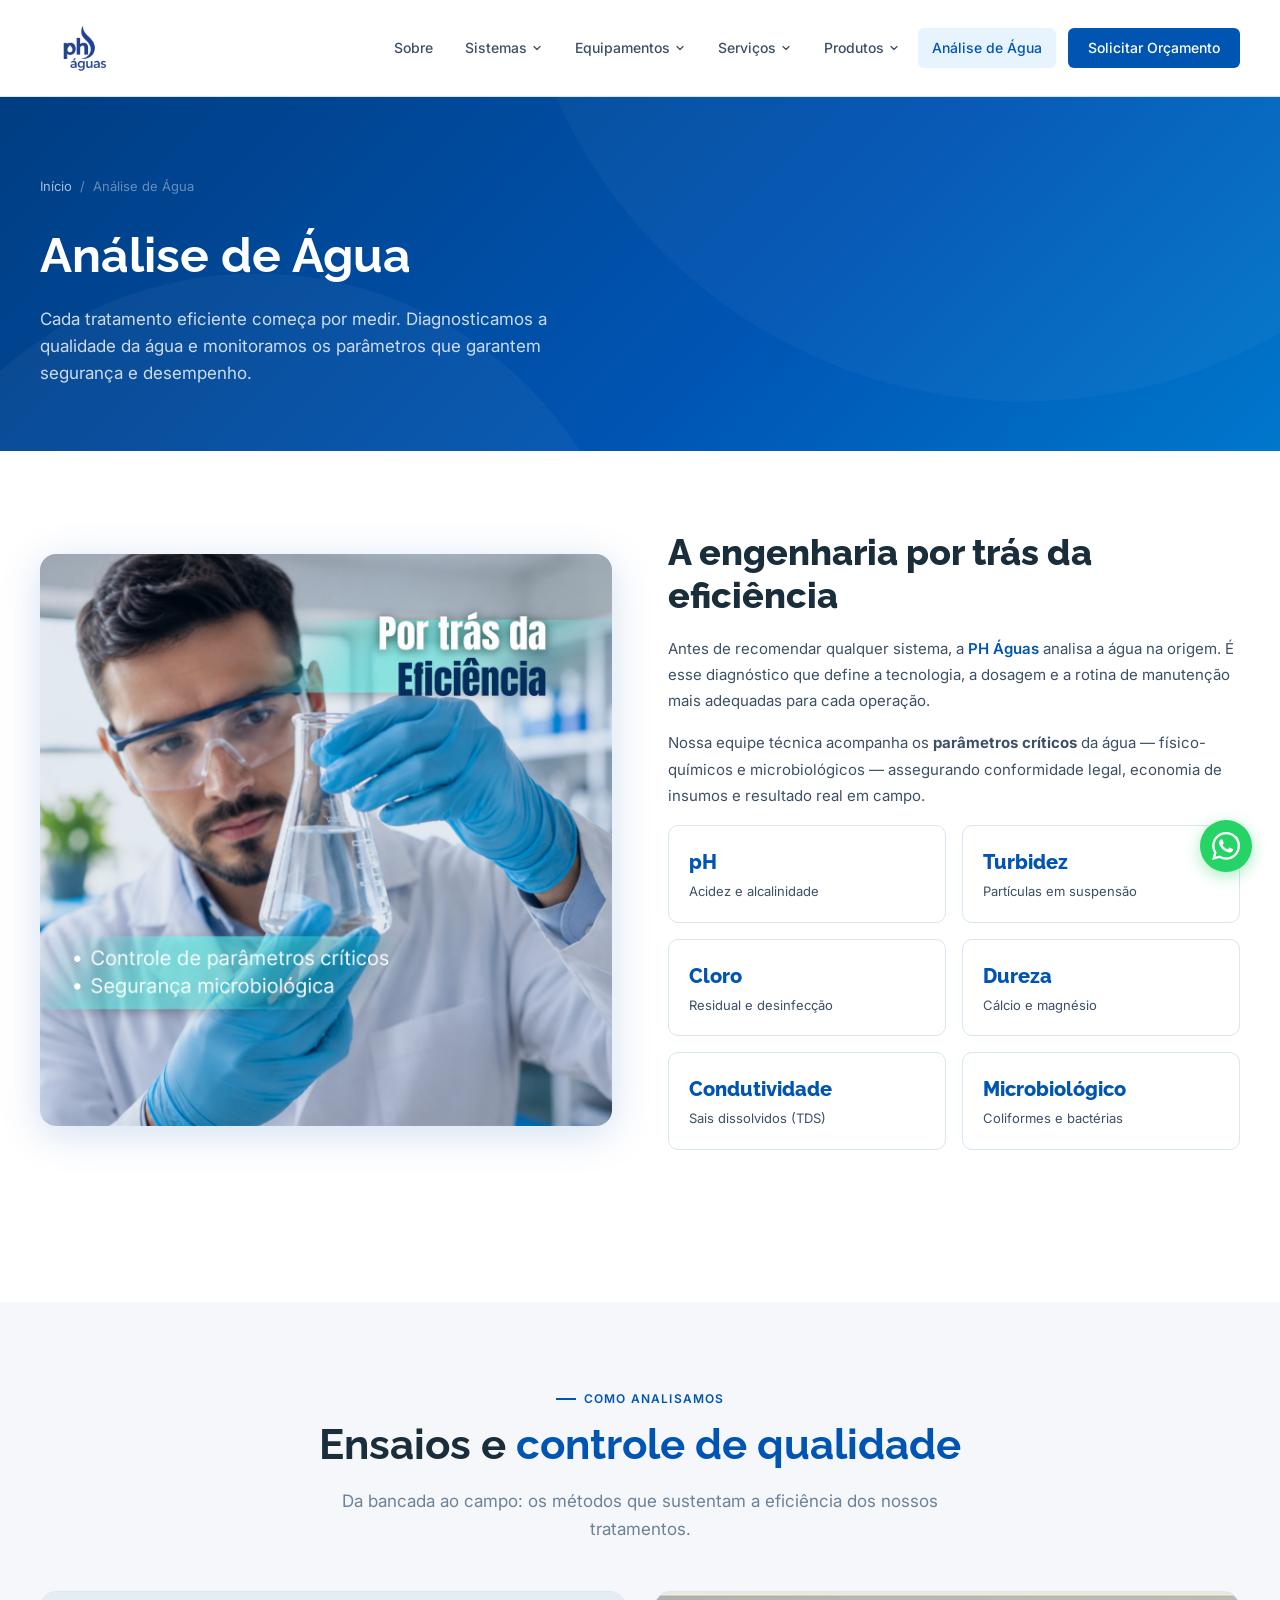
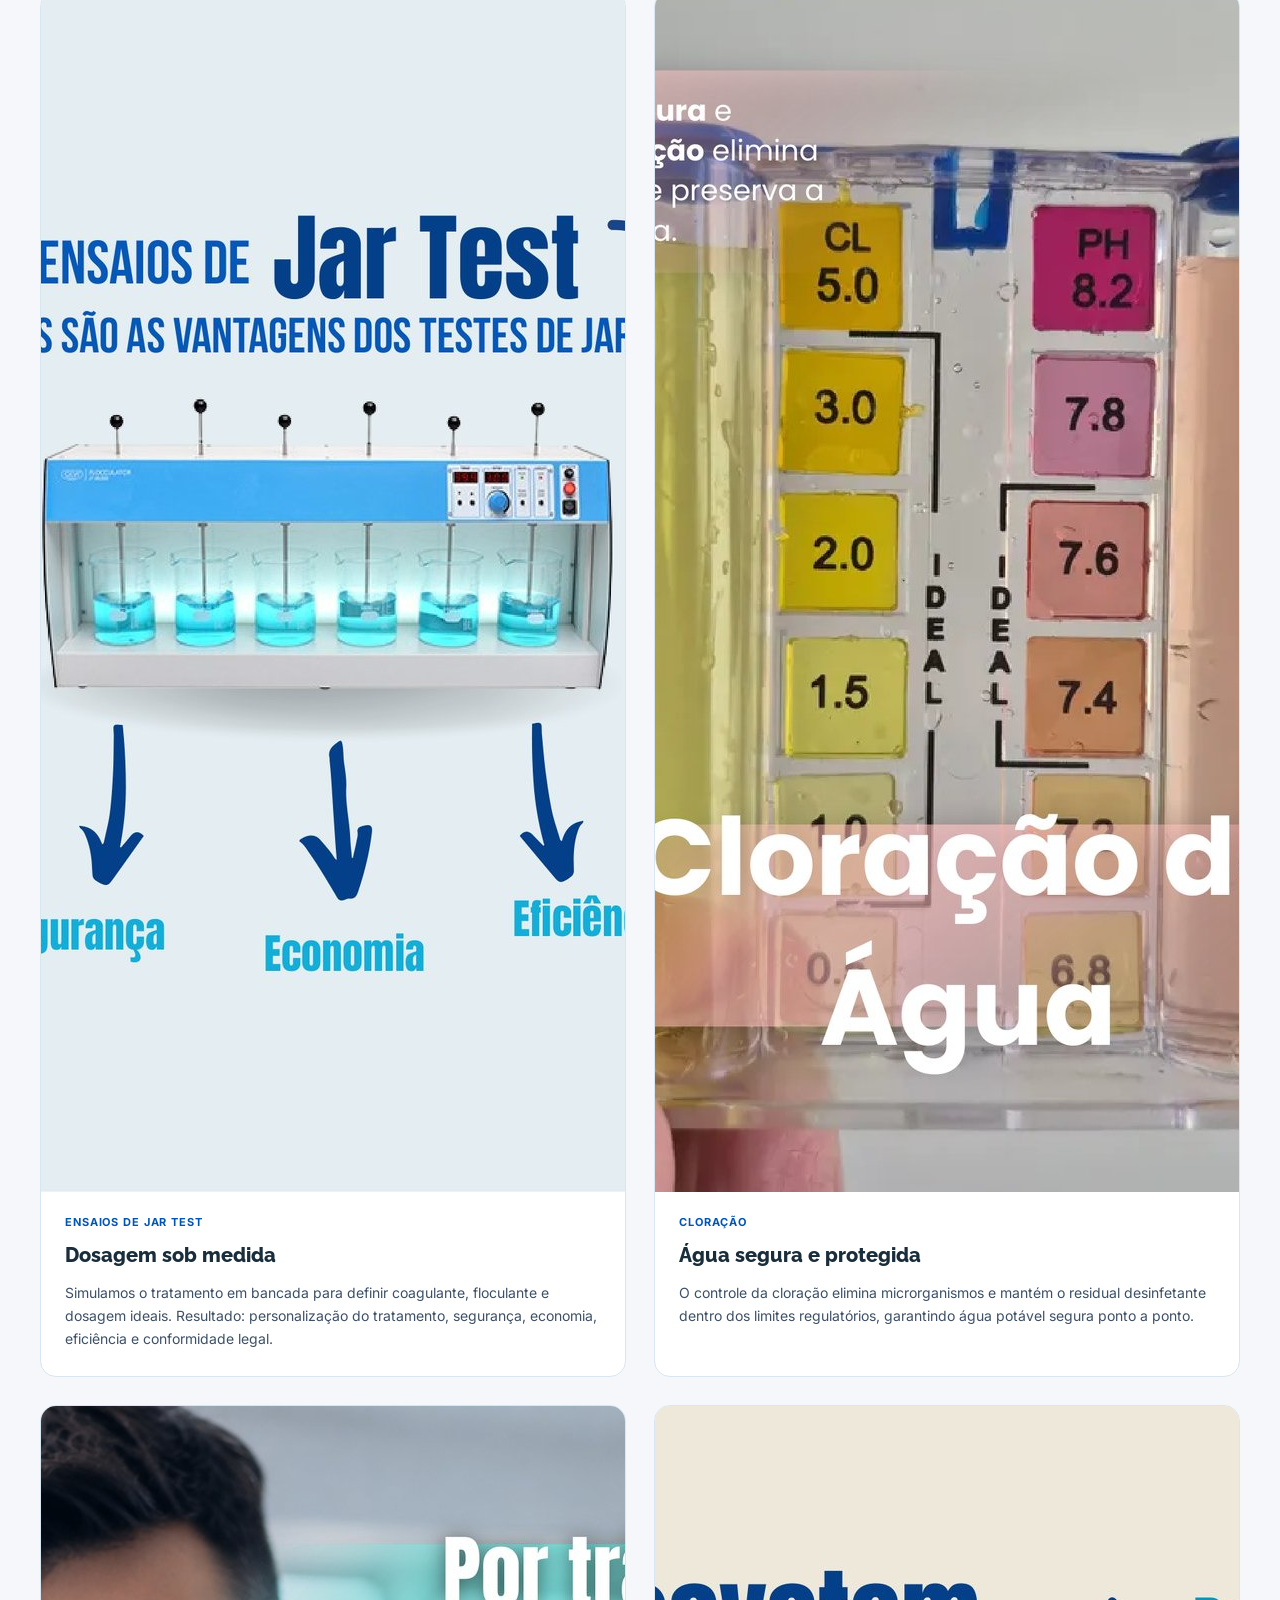
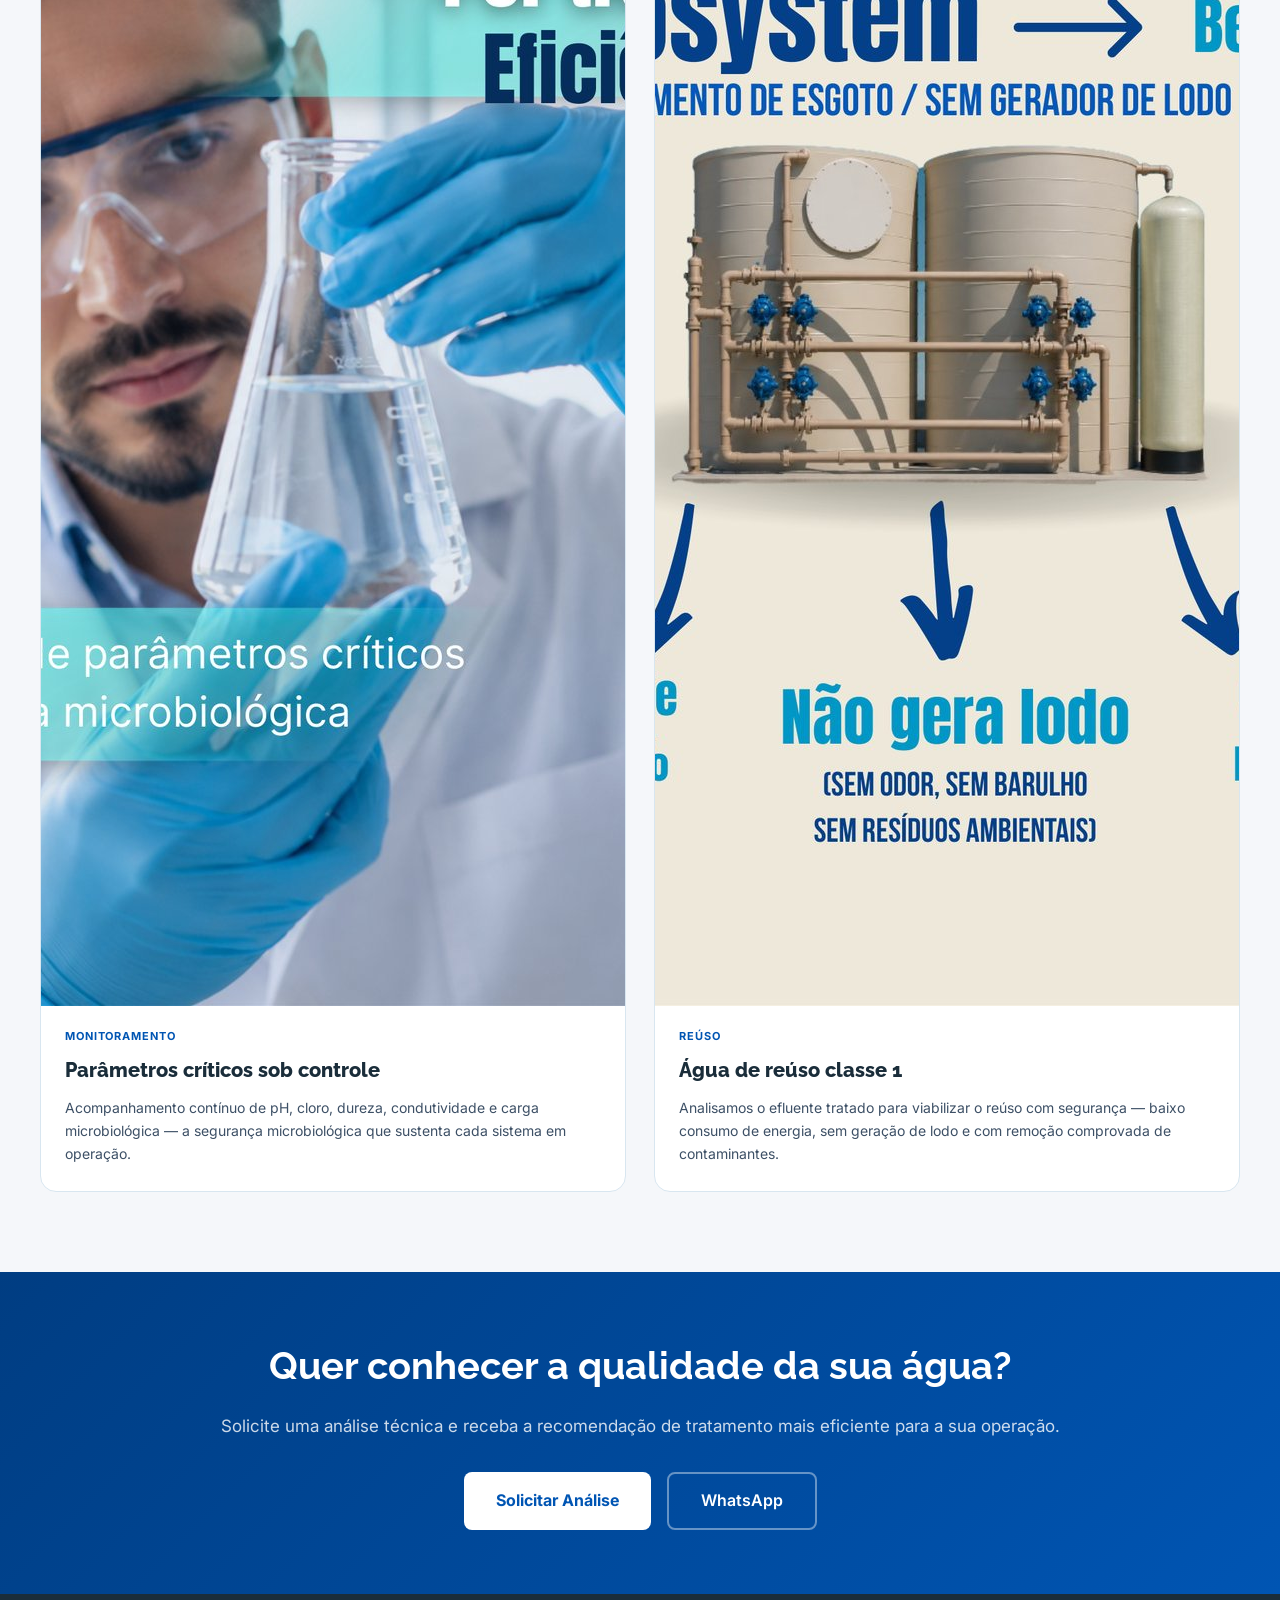
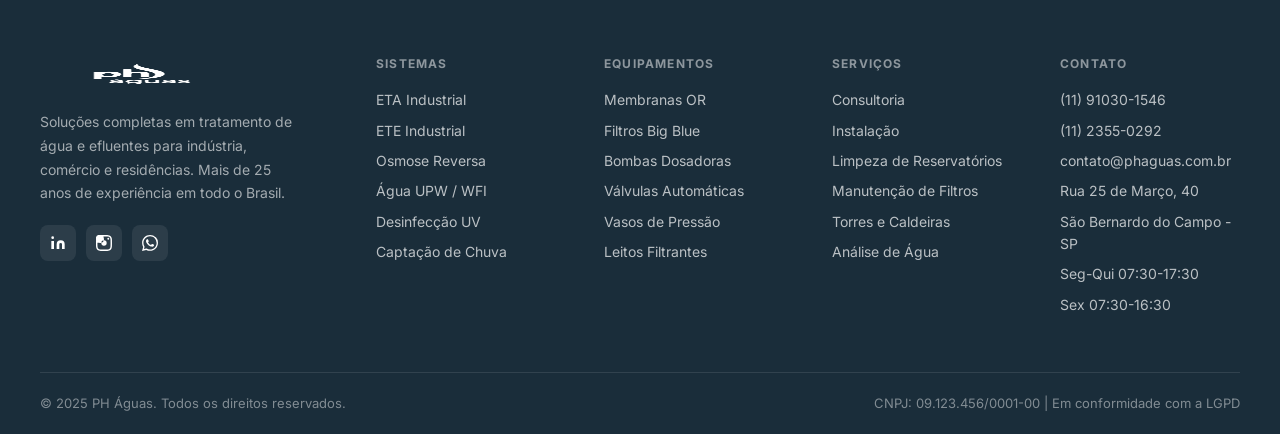
==== analise.html @ 1c63453a "Refatoracao completa do site: correcoes, novos servicos, produtos e artes - Acentuacao PT-BR complet" ====
<!DOCTYPE html>
<html lang="pt-BR">
<head>
  <meta charset="UTF-8">
  <meta name="viewport" content="width=device-width, initial-scale=1.0">
  <title>Análise de Água — PH Águas</title>
  <meta name="description" content="Análise e monitoramento da qualidade da água: controle de parâmetros críticos, ensaios de Jar Test, cloração e reúso. A engenharia por trás de cada tratamento da PH Águas.">
  <link rel="canonical" href="https://www.phaguas.com.br/analise.html">
  <meta property="og:title" content="Análise de Água — PH Águas">
  <meta property="og:description" content="Controle de parâmetros críticos, ensaios de Jar Test, cloração e reúso — a engenharia por trás de cada tratamento.">
  <meta property="og:type" content="website">
  <meta property="og:image" content="images/artes/por-tras-da-eficiencia.jpg">
  <link rel="preconnect" href="https://fonts.googleapis.com">
  <link href="https://fonts.googleapis.com/css2?family=Inter:wght@300;400;500;600;700&family=Raleway:wght@700;800&display=swap" rel="stylesheet">
  <link rel="icon" type="image/png" href="images/brand/logo.png">
  <link rel="stylesheet" href="styles/main.css">
  <style>
    .analise-intro { display: grid; grid-template-columns: 1fr 1fr; gap: 56px; align-items: center; margin-bottom: 72px; }
    @media(max-width:768px){ .analise-intro { grid-template-columns: 1fr; gap: 32px; } }
    .analise-intro-img { border-radius: var(--radius-lg); overflow: hidden; box-shadow: var(--shadow-lg); }
    .analise-intro-img img { width: 100%; height: 100%; object-fit: cover; }
    .analise-intro-text h2 { font-family: var(--font-display); font-size: clamp(26px,3vw,36px); font-weight: 800; color: var(--text-dark); margin-bottom: 18px; line-height: 1.2; }
    .analise-intro-text p { font-size: 15px; color: var(--text); line-height: 1.75; margin-bottom: 16px; }
    .analise-intro-text .highlight { color: var(--blue); font-weight: 600; }

    .param-grid { display: grid; grid-template-columns: repeat(auto-fill,minmax(220px,1fr)); gap: 16px; margin-top: 8px; }
    .param-card { background: var(--white); border: 1px solid var(--gray-border); border-radius: var(--radius); padding: 20px; transition: all var(--transition); }
    .param-card:hover { box-shadow: var(--shadow); border-color: var(--blue); transform: translateY(-3px); }
    .param-card .p-val { font-family: var(--font-display); font-size: 20px; font-weight: 800; color: var(--blue); margin-bottom: 4px; }
    .param-card .p-lbl { font-size: 13px; color: var(--text); line-height: 1.5; }

    .art-grid { display: grid; grid-template-columns: repeat(2,1fr); gap: 28px; }
    @media(max-width:760px){ .art-grid { grid-template-columns: 1fr; } }
    .art-card { background: var(--white); border: 1px solid var(--gray-border); border-radius: var(--radius-lg); overflow: hidden; transition: all var(--transition); }
    .art-card:hover { box-shadow: var(--shadow-lg); transform: translateY(-4px); }
    .art-card img { width: 100%; aspect-ratio: 1/1; object-fit: cover; display: block; background: var(--blue-pale); }
    .art-card-body { padding: 22px 24px 26px; }
    .art-tag { font-size: 11px; font-weight: 700; text-transform: uppercase; letter-spacing: .08em; color: var(--blue); margin-bottom: 8px; }
    .art-title { font-family: var(--font-display); font-size: 20px; font-weight: 800; color: var(--text-dark); margin-bottom: 10px; }
    .art-desc { font-size: 14px; color: var(--text); line-height: 1.65; }
  </style>
</head>
<body class="page-content">

  <div class="page-hero">
    <div class="container">
      <div class="breadcrumb"><a href="index.html">Início</a><span>/</span><span>Análise de Água</span></div>
      <h1>Análise de Água</h1>
      <p>Cada tratamento eficiente começa por medir. Diagnosticamos a qualidade da água e monitoramos os parâmetros que garantem segurança e desempenho.</p>
    </div>
  </div>

  <section class="section">
    <div class="container">
      <div class="analise-intro">
        <div class="analise-intro-img">
          <img src="images/artes/por-tras-da-eficiencia.jpg" alt="Analista da PH Águas avaliando amostra de água em laboratório" width="1200" height="1200" loading="lazy">
        </div>
        <div class="analise-intro-text">
          <h2>A engenharia por trás da eficiência</h2>
          <p>Antes de recomendar qualquer sistema, a <span class="highlight">PH Águas</span> analisa a água na origem. É esse diagnóstico que define a tecnologia, a dosagem e a rotina de manutenção mais adequadas para cada operação.</p>
          <p>Nossa equipe técnica acompanha os <strong>parâmetros críticos</strong> da água — físico-químicos e microbiológicos — assegurando conformidade legal, economia de insumos e resultado real em campo.</p>
          <div class="param-grid">
            <div class="param-card"><div class="p-val">pH</div><div class="p-lbl">Acidez e alcalinidade</div></div>
            <div class="param-card"><div class="p-val">Turbidez</div><div class="p-lbl">Partículas em suspensão</div></div>
            <div class="param-card"><div class="p-val">Cloro</div><div class="p-lbl">Residual e desinfecção</div></div>
            <div class="param-card"><div class="p-val">Dureza</div><div class="p-lbl">Cálcio e magnésio</div></div>
            <div class="param-card"><div class="p-val">Condutividade</div><div class="p-lbl">Sais dissolvidos (TDS)</div></div>
            <div class="param-card"><div class="p-val">Microbiológico</div><div class="p-lbl">Coliformes e bactérias</div></div>
          </div>
        </div>
      </div>
    </div>
  </section>

  <section class="section gray">
    <div class="container">
      <div class="section-header center">
        <span class="section-tag">Como Analisamos</span>
        <h2 class="section-title">Ensaios e <span>controle de qualidade</span></h2>
        <p class="section-subtitle">Da bancada ao campo: os métodos que sustentam a eficiência dos nossos tratamentos.</p>
      </div>
      <div class="art-grid fade-up">
        <div class="art-card">
          <img src="images/artes/jar-test.jpg" alt="Ensaios de Jar Test — floculador com seis jarras" width="1200" height="1200" loading="lazy">
          <div class="art-card-body">
            <div class="art-tag">Ensaios de Jar Test</div>
            <div class="art-title">Dosagem sob medida</div>
            <div class="art-desc">Simulamos o tratamento em bancada para definir coagulante, floculante e dosagem ideais. Resultado: personalização do tratamento, segurança, economia, eficiência e conformidade legal.</div>
          </div>
        </div>
        <div class="art-card">
          <img src="images/artes/cloracao.jpg" alt="Cloração da água para desinfecção" width="1200" height="1200" loading="lazy">
          <div class="art-card-body">
            <div class="art-tag">Cloração</div>
            <div class="art-title">Água segura e protegida</div>
            <div class="art-desc">O controle da cloração elimina microrganismos e mantém o residual desinfetante dentro dos limites regulatórios, garantindo água potável segura ponto a ponto.</div>
          </div>
        </div>
        <div class="art-card">
          <img src="images/artes/por-tras-da-eficiencia.jpg" alt="Controle de parâmetros críticos da água" width="1200" height="1200" loading="lazy">
          <div class="art-card-body">
            <div class="art-tag">Monitoramento</div>
            <div class="art-title">Parâmetros críticos sob controle</div>
            <div class="art-desc">Acompanhamento contínuo de pH, cloro, dureza, condutividade e carga microbiológica — a segurança microbiológica que sustenta cada sistema em operação.</div>
          </div>
        </div>
        <div class="art-card">
          <img src="images/artes/reuso-classe1.jpg" alt="Sistema de reúso de água classe 1" width="1200" height="1200" loading="lazy">
          <div class="art-card-body">
            <div class="art-tag">Reúso</div>
            <div class="art-title">Água de reúso classe 1</div>
            <div class="art-desc">Analisamos o efluente tratado para viabilizar o reúso com segurança — baixo consumo de energia, sem geração de lodo e com remoção comprovada de contaminantes.</div>
          </div>
        </div>
      </div>
    </div>
  </section>

  <div class="cta-band">
    <div class="container">
      <h2>Quer conhecer a qualidade da sua água?</h2>
      <p>Solicite uma análise técnica e receba a recomendação de tratamento mais eficiente para a sua operação.</p>
      <div class="actions">
        <a href="contato.html" class="btn btn-white btn-lg">Solicitar Análise</a>
        <a href="https://wa.me/5511910301546?text=Olá,%20gostaria%20de%20solicitar%20uma%20análise%20de%20água" class="btn btn-outline btn-lg" style="border-color:rgba(255,255,255,.4);color:white;" target="_blank" rel="noopener">WhatsApp</a>
      </div>
    </div>
  </div>

  <script src="scripts/components.js"></script>
  <script src="scripts/main.js"></script>
</body>
</html>
---- styles/main.css ----
/* PH Águas — Design System */
:root {
  --blue-dark:   #003D82;
  --blue:        #0055B3;
  --blue-mid:    #0077CC;
  --blue-light:  #E8F4FD;
  --blue-pale:   #F0F7FF;
  --cyan:        #00A8D4;
  --text-dark:   #1A2D3A;
  --text:        #3D5066;
  --text-light:  #6B8299;
  --white:       #FFFFFF;
  --gray-bg:     #F5F7FA;
  --gray-border: #D8E6F0;
  --gray-mid:    #B0C4D8;
  --green:       #1A9E5C;
  --shadow-sm:   0 2px 8px rgba(0,85,179,0.08);
  --shadow:      0 4px 20px rgba(0,85,179,0.12);
  --shadow-lg:   0 8px 40px rgba(0,85,179,0.18);
  --radius:      10px;
  --radius-lg:   16px;
  --font:        'Inter', 'Segoe UI', system-ui, sans-serif;
  --font-display:'Raleway', 'Inter', sans-serif;
  --transition:  0.25s ease;
}

*, *::before, *::after { box-sizing: border-box; margin: 0; padding: 0; }
html { scroll-behavior: smooth; font-size: 16px; }
body { font-family: var(--font); color: var(--text-dark); background: var(--white); line-height: 1.6; overflow-x: hidden; }
img { display: block; max-width: 100%; }
a { color: inherit; text-decoration: none; }
button { cursor: pointer; border: none; background: none; font-family: inherit; }
ul { list-style: none; }

/* ── SCROLLBAR */
::-webkit-scrollbar { width: 5px; }
::-webkit-scrollbar-track { background: var(--gray-bg); }
::-webkit-scrollbar-thumb { background: var(--blue-mid); border-radius: 3px; }

/* ── PROGRESS */
#progress { position: fixed; top: 0; left: 0; height: 3px; width: 0; background: linear-gradient(90deg, var(--blue), var(--cyan)); z-index: 9999; transition: width .1s linear; }

/* ── HEADER */
#header {
  position: fixed; top: 0; left: 0; right: 0; z-index: 1000;
  background: rgba(255,255,255,0.97);
  border-bottom: 1px solid var(--gray-border);
  backdrop-filter: blur(12px);
  transition: box-shadow var(--transition);
  overflow: visible;
}
#header.scrolled { box-shadow: var(--shadow); }
.header-wrap {
  max-width: 1280px; margin: 0 auto;
  padding: 0 40px;
  display: flex; align-items: center; justify-content: space-between;
  height: 96px;
}
.logo { display: flex; align-items: center; gap: 14px; flex-shrink: 0; }
.logo img { height: 88px; width: auto; }
.logo-tagline { display: none; }

.nav-main { display: flex; align-items: center; gap: 4px; }
.nav-main a {
  padding: 8px 14px; border-radius: 6px;
  font-size: 14px; font-weight: 500; color: var(--text);
  transition: background var(--transition), color var(--transition);
  white-space: nowrap;
}
.nav-main a:hover, .nav-main a.active { background: var(--blue-light); color: var(--blue); }
.nav-main a.btn-nav {
  background: var(--blue); color: var(--white);
  padding: 9px 20px; margin-left: 8px;
}
.nav-main a.btn-nav:hover { background: var(--blue-dark); }

.hamburger { display: none; flex-direction: column; gap: 5px; padding: 4px; }
.hamburger span { display: block; width: 22px; height: 2px; background: var(--text-dark); border-radius: 2px; transition: transform var(--transition); }

.mobile-menu {
  display: none; flex-direction: column;
  position: fixed; top: 96px; left: 0; right: 0;
  background: var(--white); border-bottom: 1px solid var(--gray-border);
  padding: 12px 20px 20px; gap: 2px; z-index: 999;
}
.mobile-menu.open { display: flex; }
.mobile-menu a { padding: 12px 16px; font-size: 15px; font-weight: 500; color: var(--text); border-radius: 8px; }
.mobile-menu a:hover { background: var(--blue-light); color: var(--blue); }

/* ── WHATSAPP */
.wa-float {
  position: fixed; bottom: 28px; right: 28px; z-index: 998;
  width: 52px; height: 52px; border-radius: 50%;
  background: #25D366; display: flex; align-items: center; justify-content: center;
  box-shadow: 0 4px 16px rgba(37,211,102,.4);
  animation: waPulse 3s ease-in-out infinite;
  transition: transform var(--transition);
}
.wa-float:hover { transform: scale(1.08); }
.wa-float svg { width: 28px; fill: white; }
@keyframes waPulse {
  0%,100% { box-shadow: 0 4px 16px rgba(37,211,102,.4); }
  50%      { box-shadow: 0 4px 32px rgba(37,211,102,.65); }
}

/* ── PAGE WRAPPER */
.page-content { padding-top: 96px; }

/* ── SECTION COMMONS */
.section { padding: 80px 0; }
.section.gray { background: var(--gray-bg); }
.section.blue-dark { background: var(--blue-dark); color: var(--white); }
.container { max-width: 1280px; margin: 0 auto; padding: 0 40px; }
.section-tag {
  display: inline-flex; align-items: center; gap: 8px;
  font-size: 12px; font-weight: 600; letter-spacing: .1em; text-transform: uppercase;
  color: var(--blue); margin-bottom: 12px;
}
.section-tag::before { content: ''; display: block; width: 20px; height: 2px; background: var(--blue); }
.section-title {
  font-family: var(--font-display); font-weight: 700;
  font-size: clamp(28px, 4vw, 42px); color: var(--text-dark); line-height: 1.2; margin-bottom: 16px;
}
.section-title span { color: var(--blue); }
.section-subtitle { font-size: 17px; color: var(--text-light); max-width: 600px; line-height: 1.65; margin-bottom: 48px; }
.section-header { margin-bottom: 48px; }
.section-header.center { text-align: center; }
.section-header.center .section-tag { justify-content: center; }
.section-header.center .section-subtitle { margin: 0 auto 48px; }

/* ── BUTTONS */
.btn {
  display: inline-flex; align-items: center; gap: 8px;
  padding: 12px 24px; border-radius: 8px; font-size: 14px; font-weight: 600;
  transition: all var(--transition); white-space: nowrap; cursor: pointer;
}
.btn-primary { background: var(--blue); color: var(--white); }
.btn-primary:hover { background: var(--blue-dark); transform: translateY(-1px); box-shadow: var(--shadow); }
.btn-outline { border: 2px solid var(--blue); color: var(--blue); }
.btn-outline:hover { background: var(--blue-light); }
.btn-white { background: var(--white); color: var(--blue); font-weight: 700; }
.btn-white:hover { background: var(--blue-light); }
.btn-sm { padding: 8px 16px; font-size: 13px; }
.btn-lg { padding: 14px 32px; font-size: 16px; }

/* ── CARDS */
.card {
  background: var(--white); border: 1px solid var(--gray-border);
  border-radius: var(--radius-lg); overflow: hidden;
  transition: box-shadow var(--transition), transform var(--transition);
}
.card:hover { box-shadow: var(--shadow-lg); transform: translateY(-4px); }
.card-img { width: 100%; height: 200px; object-fit: cover; }
.card-body { padding: 24px; }
.card-tag {
  display: inline-block; font-size: 11px; font-weight: 700; letter-spacing: .08em; text-transform: uppercase;
  color: var(--blue); background: var(--blue-light); padding: 3px 10px; border-radius: 100px; margin-bottom: 10px;
}
.card-title { font-size: 16px; font-weight: 700; color: var(--text-dark); margin-bottom: 8px; line-height: 1.35; }
.card-desc { font-size: 14px; color: var(--text); line-height: 1.6; margin-bottom: 16px; }
.card-footer { border-top: 1px solid var(--gray-border); padding: 14px 24px; display: flex; align-items: center; justify-content: space-between; }

/* ── GRID LAYOUTS */
.grid-2 { display: grid; grid-template-columns: 1fr 1fr; gap: 24px; }
.grid-3 { display: grid; grid-template-columns: repeat(3,1fr); gap: 24px; }
@media(max-width:960px){ .grid-3 { grid-template-columns: repeat(2,1fr); } }
.grid-4 { display: grid; grid-template-columns: repeat(4,1fr); gap: 20px; }
.grid-auto { display: grid; grid-template-columns: repeat(auto-fill, minmax(280px,1fr)); gap: 24px; }

/* ── FILTER TABS */
.filter-tabs { display: flex; flex-wrap: wrap; gap: 8px; margin-bottom: 36px; }
.filter-tab {
  padding: 8px 18px; border-radius: 100px; font-size: 14px; font-weight: 500;
  border: 1.5px solid var(--gray-border); color: var(--text); background: var(--white);
  cursor: pointer; transition: all var(--transition);
}
.filter-tab:hover, .filter-tab.active {
  border-color: var(--blue); background: var(--blue); color: var(--white);
}

/* ── PAGE HERO (inner pages) */
.page-hero {
  background: linear-gradient(135deg, var(--blue-dark) 0%, var(--blue) 60%, var(--blue-mid) 100%);
  padding: 80px 0 64px; color: var(--white); position: relative; overflow: hidden;
}
.page-hero::before {
  content: ''; position: absolute; inset: 0;
  background: url('data:image/svg+xml,<svg xmlns="http://www.w3.org/2000/svg" viewBox="0 0 100 100"><circle cx="80" cy="20" r="40" fill="rgba(255,255,255,0.03)"/><circle cx="20" cy="80" r="30" fill="rgba(255,255,255,0.04)"/></svg>') center/cover;
}
.page-hero .container { position: relative; }
.breadcrumb { display: flex; align-items: center; gap: 8px; font-size: 13px; color: rgba(255,255,255,.65); margin-bottom: 20px; }
.breadcrumb a { color: rgba(255,255,255,.65); transition: color var(--transition); }
.breadcrumb a:hover { color: var(--white); }
.breadcrumb span { color: rgba(255,255,255,.4); }
.page-hero h1 { font-family: var(--font-display); font-size: clamp(30px,4vw,48px); font-weight: 700; margin-bottom: 12px; }
.page-hero p { font-size: 17px; color: rgba(255,255,255,.8); max-width: 560px; }

/* ── STATS BAR */
.stats-bar { background: var(--blue-dark); color: var(--white); }
.stats-bar .container { display: flex; align-items: stretch; }
.stat-item { flex: 1; padding: 28px 20px; text-align: center; border-right: 1px solid rgba(255,255,255,.1); }
.stat-item:last-child { border-right: none; }
.stat-value { font-family: var(--font-display); font-size: 36px; font-weight: 800; color: var(--cyan); display: block; }
.stat-label { font-size: 13px; color: rgba(255,255,255,.7); }

/* ── HERO (HOME) */
#hero-home {
  min-height: 100vh; position: relative; display: flex; align-items: center;
  background: linear-gradient(135deg, var(--blue-dark) 0%, var(--blue) 55%, #004A99 100%);
  overflow: hidden; padding-top: 70px;
}
#hero-home::after {
  content: ''; position: absolute; bottom: 0; left: 0; right: 0; height: 120px;
  background: linear-gradient(180deg, transparent, var(--white));
}
.hero-bg-img {
  position: absolute; right: 0; top: 0; height: 100%; width: 55%; object-fit: cover;
  opacity: .12; mix-blend-mode: luminosity;
}
.hero-content { position: relative; z-index: 2; }
.hero-badge {
  display: inline-flex; align-items: center; gap: 8px;
  background: rgba(255,255,255,.12); border: 1px solid rgba(255,255,255,.25);
  color: rgba(255,255,255,.9); font-size: 12px; font-weight: 600; letter-spacing: .1em; text-transform: uppercase;
  padding: 6px 16px; border-radius: 100px; margin-bottom: 24px;
}
.hero-badge::before { content: ''; width: 6px; height: 6px; border-radius: 50%; background: var(--cyan); }
.hero-h1 {
  font-family: var(--font-display); font-weight: 800;
  font-size: clamp(38px, 5.5vw, 70px); line-height: 1.1; color: var(--white);
  margin-bottom: 24px; letter-spacing: -.02em;
}
.hero-h1 .accent { color: var(--cyan); }
.hero-sub { font-size: 18px; color: rgba(255,255,255,.8); max-width: 520px; line-height: 1.65; margin-bottom: 40px; }
.hero-actions { display: flex; gap: 16px; flex-wrap: wrap; margin-bottom: 60px; }
.hero-metrics { display: flex; gap: 32px; flex-wrap: wrap; }
.hm { }
.hm strong { display: block; font-size: 28px; font-weight: 800; color: var(--white); }
.hm span { font-size: 13px; color: rgba(255,255,255,.65); }

/* ── OVERVIEW CARDS (home grid) */
.overview-grid { display: grid; grid-template-columns: repeat(auto-fill, minmax(240px,1fr)); gap: 20px; }
.ov-card {
  background: var(--blue); border-radius: var(--radius-lg);
  padding: 40px 32px 36px; display: flex; flex-direction: column; gap: 8px;
  transition: all var(--transition); cursor: pointer;
  text-decoration: none; color: white; border: none;
}
.ov-card:hover { background: var(--blue-dark); box-shadow: 0 12px 32px rgba(0,55,130,.28); transform: translateY(-3px); }
.ov-icon { display: none; }
.ov-title { font-size: 22px; font-weight: 700; color: white; line-height: 1.2; }
.ov-count { font-size: 14px; color: rgba(255,255,255,.7); margin-top: 4px; }
.ov-arrow { margin-top: 20px; font-size: 12px; color: rgba(255,255,255,.85); font-weight: 700; display: flex; align-items: center; gap: 4px; text-transform: uppercase; letter-spacing: .06em; }

/* ── FAMILY SECTION (sistemas/serviços) */
.family-block { margin-bottom: 72px; }
.family-header {
  display: flex; align-items: baseline; gap: 20px;
  padding: 0 0 20px; background: transparent; border-radius: 0;
  border-bottom: 2px solid var(--blue);
  margin-bottom: 36px;
}
.family-icon { display: none; }
.family-name { font-size: 22px; font-weight: 700; color: var(--text-dark); letter-spacing: -.01em; }
.family-count { font-size: 13px; color: var(--text-light); font-weight: 500; margin-left: auto; }

/* ── SYSTEM CARD */
.sys-card {
  background: var(--white); border: 1px solid var(--gray-border); border-radius: var(--radius-lg);
  display: grid; grid-template-columns: 280px 1fr; overflow: hidden;
  transition: box-shadow var(--transition), border-color var(--transition);
  text-decoration: none; color: inherit; position: relative;
}
.sys-card::before {
  content: ''; position: absolute; left: 0; top: 0; bottom: 0; width: 4px;
  background: var(--blue); opacity: 0; transition: opacity var(--transition);
}
.sys-card:hover { box-shadow: var(--shadow-lg); border-color: var(--blue); }
.sys-card:hover::before { opacity: 1; }
.sys-card-img { width: 280px; height: 200px; object-fit: cover; flex-shrink: 0; }
.sys-card-body { padding: 28px 32px; display: flex; flex-direction: column; gap: 8px; }
.sys-card-tag { font-size: 10px; font-weight: 700; color: var(--blue); text-transform: uppercase; letter-spacing: .12em; }
.sys-card-title { font-size: 19px; font-weight: 700; color: var(--text-dark); line-height: 1.25; }
.sys-card-desc { font-size: 14px; color: var(--text); line-height: 1.65; flex: 1; margin-top: 4px; }
.sys-card-footer { display: flex; align-items: center; gap: 12px; margin-top: 16px; padding-top: 16px; border-top: 1px solid var(--gray-border); }

/* ── EQUIPMENT CARD */
.eq-card {
  background: var(--white); border: 1px solid var(--gray-border); border-radius: var(--radius-lg); overflow: hidden;
  transition: box-shadow var(--transition), transform var(--transition);
}
.eq-card:hover { box-shadow: var(--shadow-lg); transform: translateY(-4px); }
.eq-card-img { width: 100%; height: 220px; object-fit: cover; background: var(--gray-bg); }
.eq-card-body { padding: 20px; }
.eq-card-title { font-size: 15px; font-weight: 700; color: var(--text-dark); margin-bottom: 8px; }
.eq-card-desc { font-size: 13px; color: var(--text); line-height: 1.55; }

/* ── SERVICE CARD */
.srv-card {
  background: var(--white); border: 1px solid var(--gray-border); border-radius: var(--radius-lg);
  padding: 32px 28px; transition: all var(--transition);
  border-left: 3px solid var(--blue);
}
.srv-card:hover { box-shadow: var(--shadow-lg); border-left-color: var(--blue-dark); transform: translateY(-2px); }
.srv-icon { display: none; }
.srv-title { font-size: 18px; font-weight: 700; color: var(--text-dark); margin-bottom: 10px; line-height: 1.3; }
.srv-desc { font-size: 14px; color: var(--text); line-height: 1.65; }

/* ── PRODUCT CARD */
.prod-card {
  background: var(--white); border: 1px solid var(--gray-border); border-radius: var(--radius-lg);
  overflow: hidden; transition: all var(--transition);
}
.prod-card:hover { box-shadow: var(--shadow-lg); transform: translateY(-4px); }
.prod-card-img { width: 100%; height: 180px; object-fit: contain; background: var(--gray-bg); padding: 20px; }
.prod-card-body { padding: 20px; border-top: 1px solid var(--gray-border); }
.prod-tag { font-size: 11px; font-weight: 700; color: var(--green); text-transform: uppercase; letter-spacing: .08em; margin-bottom: 6px; }
.prod-title { font-size: 15px; font-weight: 700; color: var(--text-dark); margin-bottom: 6px; }
.prod-formula { font-family: monospace; font-size: 13px; color: var(--text-light); margin-bottom: 10px; }
.prod-desc { font-size: 13px; color: var(--text); line-height: 1.55; }

/* ── SPECS TABLE */
.specs-table { width: 100%; border-collapse: collapse; margin: 20px 0; }
.specs-table tr { border-bottom: 1px solid var(--gray-border); }
.specs-table td { padding: 10px 16px; font-size: 14px; }
.specs-table td:first-child { color: var(--text-light); width: 45%; font-weight: 500; }
.specs-table td:last-child { color: var(--text-dark); font-weight: 600; }

/* ── CTA BAND */
.cta-band {
  background: linear-gradient(135deg, var(--blue-dark), var(--blue));
  padding: 64px 0; color: var(--white); text-align: center;
}
.cta-band h2 { font-family: var(--font-display); font-size: clamp(26px,3.5vw,38px); font-weight: 700; margin-bottom: 16px; }
.cta-band p { font-size: 17px; color: rgba(255,255,255,.8); margin-bottom: 32px; }
.cta-band .actions { display: flex; gap: 16px; justify-content: center; flex-wrap: wrap; }

/* ── ABOUT */
.values-grid { display: grid; grid-template-columns: repeat(auto-fill, minmax(200px,1fr)); gap: 20px; }
.value-card { background: var(--white); border: 1px solid var(--gray-border); border-radius: var(--radius); padding: 24px 20px; transition: all var(--transition); }
.value-card:hover { border-color: var(--blue); box-shadow: var(--shadow); }
.value-num { font-family: var(--font-display); font-size: 32px; font-weight: 800; color: var(--blue-light); }
.value-title { font-size: 15px; font-weight: 700; color: var(--text-dark); margin-bottom: 6px; }
.value-desc { font-size: 13px; color: var(--text); }

/* ── CONTACT */
.contact-grid { display: grid; grid-template-columns: 1fr 1.2fr; gap: 60px; align-items: start; }
.contact-info { display: flex; flex-direction: column; gap: 16px; }
.ci { display: flex; gap: 16px; align-items: flex-start; padding: 18px 20px; background: var(--white); border: 1px solid var(--gray-border); border-radius: var(--radius); transition: all var(--transition); }
.ci:hover { border-color: var(--blue); }
.ci-icon { width: 40px; height: 40px; border-radius: 8px; background: var(--blue-light); display: flex; align-items: center; justify-content: center; flex-shrink: 0; }
.ci-icon svg { width: 18px; stroke: var(--blue); fill: none; stroke-width: 2; }
.ci-label { font-size: 11px; font-weight: 700; text-transform: uppercase; letter-spacing: .08em; color: var(--text-light); margin-bottom: 2px; }
.ci-value { font-size: 15px; font-weight: 600; color: var(--text-dark); }
.ci-sub { font-size: 12px; color: var(--text-light); }

.form-card { background: var(--white); border: 1px solid var(--gray-border); border-radius: var(--radius-lg); padding: 36px; box-shadow: var(--shadow); }
.form-title { font-size: 20px; font-weight: 700; margin-bottom: 24px; color: var(--text-dark); }
.form-grid { display: grid; grid-template-columns: 1fr 1fr; gap: 16px; }
.fg { display: flex; flex-direction: column; gap: 6px; }
.fg.full { grid-column: 1/-1; }
.fg label { font-size: 13px; font-weight: 600; color: var(--text); }
.fg input, .fg select, .fg textarea {
  padding: 11px 14px; border: 1.5px solid var(--gray-border); border-radius: 8px;
  font-size: 14px; font-family: inherit; color: var(--text-dark); background: var(--white);
  transition: border-color var(--transition); outline: none;
}
.fg input:focus, .fg select:focus, .fg textarea:focus { border-color: var(--blue); }
.fg textarea { resize: vertical; min-height: 100px; }
.btn-submit {
  width: 100%; grid-column: 1/-1; padding: 14px; border-radius: 8px;
  background: var(--blue); color: var(--white); font-size: 15px; font-weight: 700;
  cursor: pointer; border: none; transition: all var(--transition);
  display: flex; align-items: center; justify-content: center; gap: 10px;
}
.btn-submit:hover { background: var(--blue-dark); transform: translateY(-1px); box-shadow: var(--shadow); }

/* ── FOOTER */
#footer { background: var(--text-dark); color: var(--white); padding-top: 60px; }
.footer-grid { display: grid; grid-template-columns: 1.6fr repeat(4,1fr); gap: 48px; padding-bottom: 48px; border-bottom: 1px solid rgba(255,255,255,.1); }
.footer-brand img { height: 40px; margin-bottom: 16px; filter: brightness(0) invert(1); }
.footer-brand p { font-size: 14px; color: rgba(255,255,255,.6); line-height: 1.7; max-width: 260px; margin-bottom: 20px; }
.footer-social { display: flex; gap: 10px; }
.footer-social a { width: 36px; height: 36px; border-radius: 8px; background: rgba(255,255,255,.08); display: flex; align-items: center; justify-content: center; transition: background var(--transition); }
.footer-social a:hover { background: var(--blue-mid); }
.footer-social svg { width: 16px; fill: white; }
.footer-col h5 { font-size: 12px; font-weight: 700; letter-spacing: .1em; text-transform: uppercase; color: rgba(255,255,255,.5); margin-bottom: 16px; }
.footer-col a, .footer-col span { display: block; font-size: 14px; color: rgba(255,255,255,.7); margin-bottom: 8px; transition: color var(--transition); }
.footer-col a:hover { color: var(--white); }
.footer-bottom { padding: 20px 0; display: flex; justify-content: space-between; align-items: center; font-size: 13px; color: rgba(255,255,255,.45); }

/* ── ANIMATIONS */
.fade-up { opacity: 0; transform: translateY(24px); transition: opacity .5s ease, transform .5s ease; }
.fade-up.visible { opacity: 1; transform: none; }

/* ── RESPONSIVE */
@media (max-width: 1024px) {
  .grid-4 { grid-template-columns: repeat(2,1fr); }
  .footer-grid { grid-template-columns: 1fr 1fr; gap: 32px; }
  .sys-card { grid-template-columns: 160px 1fr; }
  .sys-card-img { width: 160px; height: 140px; }
}
@media (max-width: 768px) {
  .container { padding: 0 20px; }
  .nav-main { display: none; }
  .hamburger { display: flex; }
  .header-wrap { padding: 0 20px; }
  .section { padding: 56px 0; }
  .grid-2, .grid-3 { grid-template-columns: 1fr; }
  .contact-grid { grid-template-columns: 1fr; }
  .hero-metrics { gap: 20px; }
  .sys-card { grid-template-columns: 1fr; }
  .sys-card-img { width: 100%; height: 200px; }
  .footer-grid { grid-template-columns: 1fr; gap: 24px; }
  .form-grid { grid-template-columns: 1fr; }
  .cta-band .actions { flex-direction: column; align-items: center; }
}
@media (max-width: 480px) {
  .hero-h1 { font-size: 32px; }
  .hero-actions { flex-direction: column; }
  .stats-bar .container { flex-direction: column; }
  .stat-item { border-right: none; border-bottom: 1px solid rgba(255,255,255,.1); }
  .overview-grid { grid-template-columns: 1fr; }
}

/* ── MEGA MENU ──────────────────────────────────────────────── */
.nav-main { align-items: stretch; }
.nav-link-plain {
  display: flex; align-items: center;
  padding: 8px 14px; border-radius: 6px;
  font-size: 14px; font-weight: 500; color: var(--text);
  transition: background var(--transition), color var(--transition);
  white-space: nowrap; text-decoration: none;
}
.nav-link-plain:hover, .nav-link-plain.active { background: var(--blue-light); color: var(--blue); }
.nav-item { position: relative; display: flex; align-items: center; }
.nav-link-drop {
  display: flex; align-items: center; gap: 4px; align-self: stretch;
  padding: 8px 14px; border-radius: 6px;
  font-size: 14px; font-weight: 500; color: var(--text);
  transition: background var(--transition), color var(--transition);
  white-space: nowrap; text-decoration: none; cursor: pointer;
}
.nav-link-drop:hover, .nav-link-drop.active { background: var(--blue-light); color: var(--blue); }
.nav-item:hover .nav-link-drop { background: var(--blue-light); color: var(--blue); }
.nav-caret { width: 12px; height: 12px; transition: transform var(--transition); flex-shrink: 0; }
.nav-item:hover .nav-caret { transform: rotate(180deg); }
.mega-drop {
  display: none; position: absolute; top: 100%; left: 0;
  background: var(--white); border: 1px solid var(--gray-border);
  border-top: 2px solid var(--blue);
  border-radius: 0 0 var(--radius-lg) var(--radius-lg);
  box-shadow: 0 16px 48px rgba(0,55,130,.14); z-index: 2000; min-width: 500px;
}
.mega-drop-right { left: auto; right: 0; }
.nav-item:hover .mega-drop,
.nav-item.nav-open .mega-drop { display: block; }
/* bridge gap between nav link and dropdown */
.nav-item::after { content: ''; position: absolute; top: 100%; left: -10px; right: -10px; height: 10px; }
.mega-section { display: flex; padding: 24px 8px; }
.mega-col { flex: 1; padding: 0 16px; border-right: 1px solid var(--gray-border); }
.mega-col:last-child { border-right: none; }
.mega-col-head {
  font-size: 10px; font-weight: 700; text-transform: uppercase; letter-spacing: .1em;
  color: var(--text-light); margin-bottom: 10px; padding-bottom: 8px;
  border-bottom: 1px solid var(--gray-border);
}
.mega-col a {
  display: block; font-size: 13px; font-weight: 500; color: var(--text);
  padding: 5px 6px; border-radius: 4px;
  transition: background var(--transition), color var(--transition);
  white-space: nowrap; text-decoration: none;
}
.mega-col a:hover { color: var(--blue); background: var(--blue-light); }
.mega-view-all { margin-top: 12px; padding-top: 10px; border-top: 1px solid var(--gray-border); }
.mega-view-all a { font-size: 12px; font-weight: 700; color: var(--blue); padding: 4px 6px; }
.mega-view-all a:hover { background: var(--blue-light); }
@media(max-width:768px){ .nav-item { display: none; } .nav-link-plain { display: none; } .btn-nav { display: none; } }

/* ── HERO REDESIGN ──────────────────────────────────────────── */
#hero-home { background: var(--white); padding: 0; min-height: auto; overflow: visible; display: block; border-bottom: 1px solid var(--gray-border); }
#hero-home::after { display: none; }
.hero-bg-img { display: none; }
.hero-wrap { display: grid; grid-template-columns: 1fr 1fr; gap: 0; align-items: center; min-height: 560px; padding: 72px 0 80px; }
.hero-content { padding-right: 56px; }
.hero-eyebrow { font-size: 12px; font-weight: 700; text-transform: uppercase; letter-spacing: .1em; color: var(--blue); margin-bottom: 18px; display: flex; align-items: center; gap: 10px; }
.hero-eyebrow::before { content: ''; display: block; width: 22px; height: 2px; background: var(--blue); flex-shrink: 0; }
.hero-h1 { font-family: var(--font-display); font-size: clamp(32px, 3.2vw, 50px); color: var(--text-dark); line-height: 1.1; font-weight: 800; margin-bottom: 20px; letter-spacing: -.02em; }
.hero-h1 .accent { color: var(--blue); }
.hero-sub { font-size: 16px; color: var(--text); line-height: 1.7; margin-bottom: 36px; max-width: 460px; }
.hero-actions { display: flex; gap: 12px; margin-bottom: 48px; flex-wrap: wrap; }
.btn-outline-dark { border: 2px solid var(--gray-mid); color: var(--text-dark); background: transparent; }
.btn-outline-dark:hover { border-color: var(--blue); color: var(--blue); }
.hero-trust-row { display: flex; align-items: center; }
.trust-stat { padding: 0 20px; text-align: center; }
.trust-stat:first-child { padding-left: 0; }
.trust-num { display: block; font-family: var(--font-display); font-size: 26px; font-weight: 800; color: var(--blue); line-height: 1; }
.trust-lbl { font-size: 12px; color: var(--text-light); margin-top: 2px; display: block; }
.trust-sep { width: 1px; height: 32px; background: var(--gray-border); flex-shrink: 0; }
.hero-photo { position: relative; }
.hero-photo-frame { position: relative; border-radius: 20px; overflow: hidden; box-shadow: 0 20px 60px rgba(0,55,130,.18); }
.hero-photo-frame img { width: 100%; height: 440px; object-fit: cover; display: block; }
.hero-badge-card { position: absolute; bottom: 20px; left: 20px; background: white; border-radius: 10px; padding: 11px 16px; display: flex; align-items: center; gap: 10px; box-shadow: 0 4px 20px rgba(0,0,0,.12); font-size: 13px; font-weight: 500; color: var(--text-dark); }
.badge-dot { width: 8px; height: 8px; border-radius: 50%; background: var(--green); flex-shrink: 0; }
.hero-partners-bar { background: var(--gray-bg); border-top: 1px solid var(--gray-border); padding: 18px 0; }
.hero-partners-bar .container { display: flex; align-items: center; gap: 20px; flex-wrap: wrap; }
.partners-label { font-size: 11px; font-weight: 700; text-transform: uppercase; letter-spacing: .08em; color: var(--text-light); white-space: nowrap; }
.partners-row { display: flex; align-items: center; gap: 0; flex-wrap: wrap; flex: 1; }
.partner-name { font-size: 14px; font-weight: 700; color: var(--text); padding: 0 14px; }
.partner-sep { width: 1px; height: 16px; background: var(--gray-border); }
@media(max-width:1024px){ .hero-wrap { grid-template-columns: 1fr; min-height: auto; padding: 60px 0 48px; } .hero-photo { display: none; } .hero-content { padding-right: 0; } }

/* ── SECTORS GRID ───────────────────────────────────────────── */
.sector-grid { display: grid; grid-template-columns: repeat(4, 1fr); gap: 10px; }
@media(max-width:900px){ .sector-grid { grid-template-columns: repeat(3, 1fr); } }
@media(max-width:600px){ .sector-grid { grid-template-columns: repeat(2, 1fr); } }
.sector-card { background: var(--white); border: 1px solid var(--gray-border); border-radius: var(--radius); padding: 18px 16px; text-align: center; transition: all var(--transition); display: flex; flex-direction: column; align-items: center; justify-content: center; min-height: 56px; }
.sector-card:hover { border-color: var(--blue); box-shadow: var(--shadow); background: var(--blue-light); }
.sector-icon { display: none; }
.sector-name { font-size: 13px; font-weight: 600; color: var(--text-dark); line-height: 1.3; }

/* ── MODAL ──────────────────────────────────────────────────── */
.ph-modal { position: fixed; inset: 0; z-index: 9000; display: none; align-items: center; justify-content: center; padding: 20px; }
.ph-modal.open { display: flex; }
.ph-modal-backdrop { position: absolute; inset: 0; background: rgba(10,25,47,.55); backdrop-filter: blur(3px); }
.ph-modal-box { position: relative; background: var(--white); border-radius: var(--radius-lg); width: 100%; max-width: 560px; max-height: 90vh; overflow-y: auto; box-shadow: 0 24px 80px rgba(0,0,0,.3); animation: modalIn .22s ease; }
@keyframes modalIn { from { opacity:0; transform: translateY(16px) scale(.97); } to { opacity:1; transform: none; } }
.ph-modal-close { position: absolute; top: 14px; right: 14px; z-index: 1; width: 32px; height: 32px; border-radius: 8px; background: var(--gray-bg); border: none; cursor: pointer; display: flex; align-items: center; justify-content: center; transition: background var(--transition); }
.ph-modal-close:hover { background: var(--gray-border); }
.ph-modal-close svg { width: 16px; height: 16px; }
.ph-modal-img-wrap img { width: 100%; height: 240px; object-fit: cover; border-radius: var(--radius-lg) var(--radius-lg) 0 0; display: block; }
.ph-modal-body { padding: 28px; }
.ph-modal-tag { font-size: 11px; font-weight: 700; text-transform: uppercase; letter-spacing: .08em; color: var(--blue); margin-bottom: 6px; }
.ph-modal-title { font-size: 20px; font-weight: 700; color: var(--text-dark); margin-bottom: 6px; line-height: 1.3; }
.ph-modal-sub { font-size: 13px; color: var(--text-light); margin-bottom: 12px; font-family: monospace; }
.ph-modal-desc { font-size: 14px; color: var(--text); line-height: 1.65; margin-bottom: 16px; }
.ph-modal-specs { display: flex; flex-wrap: wrap; gap: 6px; margin-bottom: 24px; }
.modal-spec-chip { font-size: 12px; background: var(--blue-light); color: var(--blue); padding: 4px 12px; border-radius: 100px; font-weight: 500; }
.ph-modal-actions { display: flex; gap: 12px; flex-wrap: wrap; }

/* ── PRODUTO DETAIL PAGE ─────────────────────────────────────── */
.prod-detail-hero { background: var(--gray-bg); border-bottom: 1px solid var(--gray-border); padding: 64px 0 56px; }
.prod-detail-layout { display: grid; grid-template-columns: 520px 1fr; gap: 64px; align-items: start; }
.prod-detail-img-wrap { border-radius: var(--radius-lg); overflow: hidden; border: 1px solid var(--gray-border); background: var(--white); }
.prod-detail-img-wrap img { width: 100%; height: 380px; object-fit: cover; display: block; }
.prod-detail-img-placeholder { width: 100%; height: 380px; background: linear-gradient(135deg, var(--blue-light), var(--blue-pale)); display: flex; align-items: center; justify-content: center; }
.prod-detail-info { display: flex; flex-direction: column; gap: 0; }
.prod-detail-category { font-size: 11px; font-weight: 700; text-transform: uppercase; letter-spacing: .12em; color: var(--blue); margin-bottom: 10px; display: flex; align-items: center; gap: 8px; }
.prod-detail-category::before { content: ''; display: block; width: 20px; height: 2px; background: var(--blue); }
.prod-detail-name { font-family: var(--font-display); font-size: clamp(26px, 3vw, 40px); font-weight: 800; color: var(--text-dark); line-height: 1.15; margin-bottom: 8px; }
.prod-detail-formula { font-family: monospace; font-size: 15px; color: var(--text-light); margin-bottom: 20px; }
.prod-detail-desc { font-size: 16px; color: var(--text); line-height: 1.7; margin-bottom: 28px; }
.prod-detail-apps-label { font-size: 11px; font-weight: 700; text-transform: uppercase; letter-spacing: .08em; color: var(--text-light); margin-bottom: 10px; }
.prod-detail-chips { display: flex; flex-wrap: wrap; gap: 6px; margin-bottom: 32px; }
.prod-detail-chip { font-size: 12px; background: var(--blue-light); color: var(--blue); padding: 5px 14px; border-radius: 100px; font-weight: 600; }
.prod-detail-actions { display: flex; gap: 12px; flex-wrap: wrap; }
.prod-detail-body { padding: 72px 0; }
.prod-detail-body .container { display: grid; grid-template-columns: 1fr 1fr; gap: 60px; }
.prod-detail-section-title { font-size: 13px; font-weight: 700; text-transform: uppercase; letter-spacing: .1em; color: var(--text-light); margin-bottom: 20px; padding-bottom: 12px; border-bottom: 1px solid var(--gray-border); }
.prod-specs-table { width: 100%; border-collapse: collapse; }
.prod-specs-table tr { border-bottom: 1px solid var(--gray-border); }
.prod-specs-table tr:last-child { border-bottom: none; }
.prod-specs-table td { padding: 12px 0; font-size: 14px; vertical-align: top; }
.prod-specs-table td:first-child { color: var(--text-light); width: 45%; font-weight: 500; }
.prod-specs-table td:last-child { color: var(--text-dark); font-weight: 600; }
.prod-uses-list { list-style: none; padding: 0; margin: 0; display: flex; flex-direction: column; gap: 10px; }
.prod-uses-list li { font-size: 14px; color: var(--text); padding-left: 20px; position: relative; line-height: 1.55; }
.prod-uses-list li::before { content: ''; position: absolute; left: 0; top: 7px; width: 7px; height: 7px; background: var(--blue); border-radius: 50%; }
.prod-safety-box { background: var(--gray-bg); border: 1px solid var(--gray-border); border-radius: var(--radius); padding: 20px 24px; font-size: 14px; color: var(--text); line-height: 1.65; }
.prod-safety-box strong { display: block; font-size: 12px; font-weight: 700; text-transform: uppercase; letter-spacing: .08em; color: var(--text-light); margin-bottom: 8px; }
@media(max-width:960px){ .prod-detail-layout { grid-template-columns: 1fr; } .prod-detail-img-wrap img, .prod-detail-img-placeholder { height: 280px; } .prod-detail-body .container { grid-template-columns: 1fr; } }

/* ── RESPONSIVE UPDATES ──────────────────────────────────────── */
@media(max-width:1024px){ .sys-card { grid-template-columns: 200px 1fr; } .sys-card-img { width: 200px; height: 170px; } }

/* ── DETAIL PAGE (sistema / equipamento / servico) ───────────── */
.detail-hero { background: linear-gradient(135deg, var(--blue-dark) 0%, var(--blue) 60%, var(--blue-mid) 100%); padding: 64px 0 56px; color: var(--white); position: relative; overflow: hidden; }
.detail-hero::before { content: ''; position: absolute; inset: 0; background: url('data:image/svg+xml,<svg xmlns="http://www.w3.org/2000/svg" viewBox="0 0 100 100"><circle cx="80" cy="20" r="40" fill="rgba(255,255,255,0.03)"/><circle cx="20" cy="80" r="30" fill="rgba(255,255,255,0.04)"/></svg>') center/cover; }
.detail-hero .container { position: relative; }
.detail-category-tag { display: inline-flex; align-items: center; gap: 8px; font-size: 11px; font-weight: 700; text-transform: uppercase; letter-spacing: .12em; color: rgba(255,255,255,.7); margin-bottom: 16px; }
.detail-category-tag::before { content: ''; display: block; width: 20px; height: 2px; background: var(--cyan); }
.detail-hero h1 { font-family: var(--font-display); font-size: clamp(28px, 4vw, 48px); font-weight: 800; margin-bottom: 14px; line-height: 1.1; }
.detail-hero-sub { font-size: 17px; color: rgba(255,255,255,.8); max-width: 640px; line-height: 1.65; margin-bottom: 28px; }
.detail-hero-chips { display: flex; flex-wrap: wrap; gap: 8px; margin-bottom: 28px; }
.detail-hero-chip { background: rgba(255,255,255,.12); border: 1px solid rgba(255,255,255,.2); color: rgba(255,255,255,.9); font-size: 12px; font-weight: 600; padding: 5px 14px; border-radius: 100px; }
.detail-hero-actions { display: flex; gap: 12px; flex-wrap: wrap; }

.detail-img-section { padding: 0; background: var(--gray-bg); border-bottom: 1px solid var(--gray-border); }
.detail-img-wrap { width: 100%; height: 420px; overflow: hidden; }
.detail-img-wrap img { width: 100%; height: 100%; object-fit: cover; display: block; }
.detail-img-placeholder { width: 100%; height: 420px; background: linear-gradient(135deg, var(--blue-light), var(--blue-pale)); display: flex; align-items: center; justify-content: center; }

.detail-body { padding: 72px 0; }
.detail-grid { display: grid; grid-template-columns: 1fr 1fr; gap: 64px; }
.detail-full { grid-column: 1/-1; }
.detail-section-label { font-size: 11px; font-weight: 700; text-transform: uppercase; letter-spacing: .12em; color: var(--blue); margin-bottom: 16px; display: flex; align-items: center; gap: 8px; }
.detail-section-label::before { content: ''; display: block; width: 16px; height: 2px; background: var(--blue); }
.detail-section-title { font-family: var(--font-display); font-size: 24px; font-weight: 700; color: var(--text-dark); margin-bottom: 16px; line-height: 1.3; }
.detail-text { font-size: 15px; color: var(--text); line-height: 1.75; margin-bottom: 24px; }
.detail-specs-table { width: 100%; border-collapse: collapse; }
.detail-specs-table tr { border-bottom: 1px solid var(--gray-border); }
.detail-specs-table tr:last-child { border-bottom: none; }
.detail-specs-table td { padding: 13px 0; font-size: 14px; vertical-align: top; }
.detail-specs-table td:first-child { color: var(--text-light); width: 45%; font-weight: 500; }
.detail-specs-table td:last-child { color: var(--text-dark); font-weight: 600; }
.detail-steps { display: flex; flex-direction: column; gap: 20px; }
.detail-step { display: flex; gap: 20px; align-items: flex-start; }
.detail-step-num { width: 36px; height: 36px; border-radius: 50%; background: var(--blue); color: white; font-size: 14px; font-weight: 700; display: flex; align-items: center; justify-content: center; flex-shrink: 0; }
.detail-step-content strong { display: block; font-size: 15px; font-weight: 700; color: var(--text-dark); margin-bottom: 4px; }
.detail-step-content span { font-size: 14px; color: var(--text); line-height: 1.6; }
.detail-benefits { display: grid; grid-template-columns: 1fr 1fr; gap: 16px; }
.detail-benefit { background: var(--blue-light); border-radius: var(--radius); padding: 16px 18px; }
.detail-benefit strong { display: block; font-size: 14px; font-weight: 700; color: var(--blue-dark); margin-bottom: 4px; }
.detail-benefit span { font-size: 13px; color: var(--text); line-height: 1.55; }
.detail-uses-list { list-style: none; padding: 0; margin: 0; display: flex; flex-direction: column; gap: 10px; }
.detail-uses-list li { font-size: 14px; color: var(--text); padding-left: 20px; position: relative; line-height: 1.55; }
.detail-uses-list li::before { content: ''; position: absolute; left: 0; top: 7px; width: 7px; height: 7px; background: var(--blue); border-radius: 50%; }
.detail-sectors { display: flex; flex-wrap: wrap; gap: 8px; }
.detail-sector-chip { background: var(--white); border: 1px solid var(--gray-border); border-radius: var(--radius); padding: 8px 16px; font-size: 13px; font-weight: 600; color: var(--text-dark); }
@media(max-width:900px){ .detail-grid { grid-template-columns: 1fr; gap: 40px; } .detail-benefits { grid-template-columns: 1fr; } }
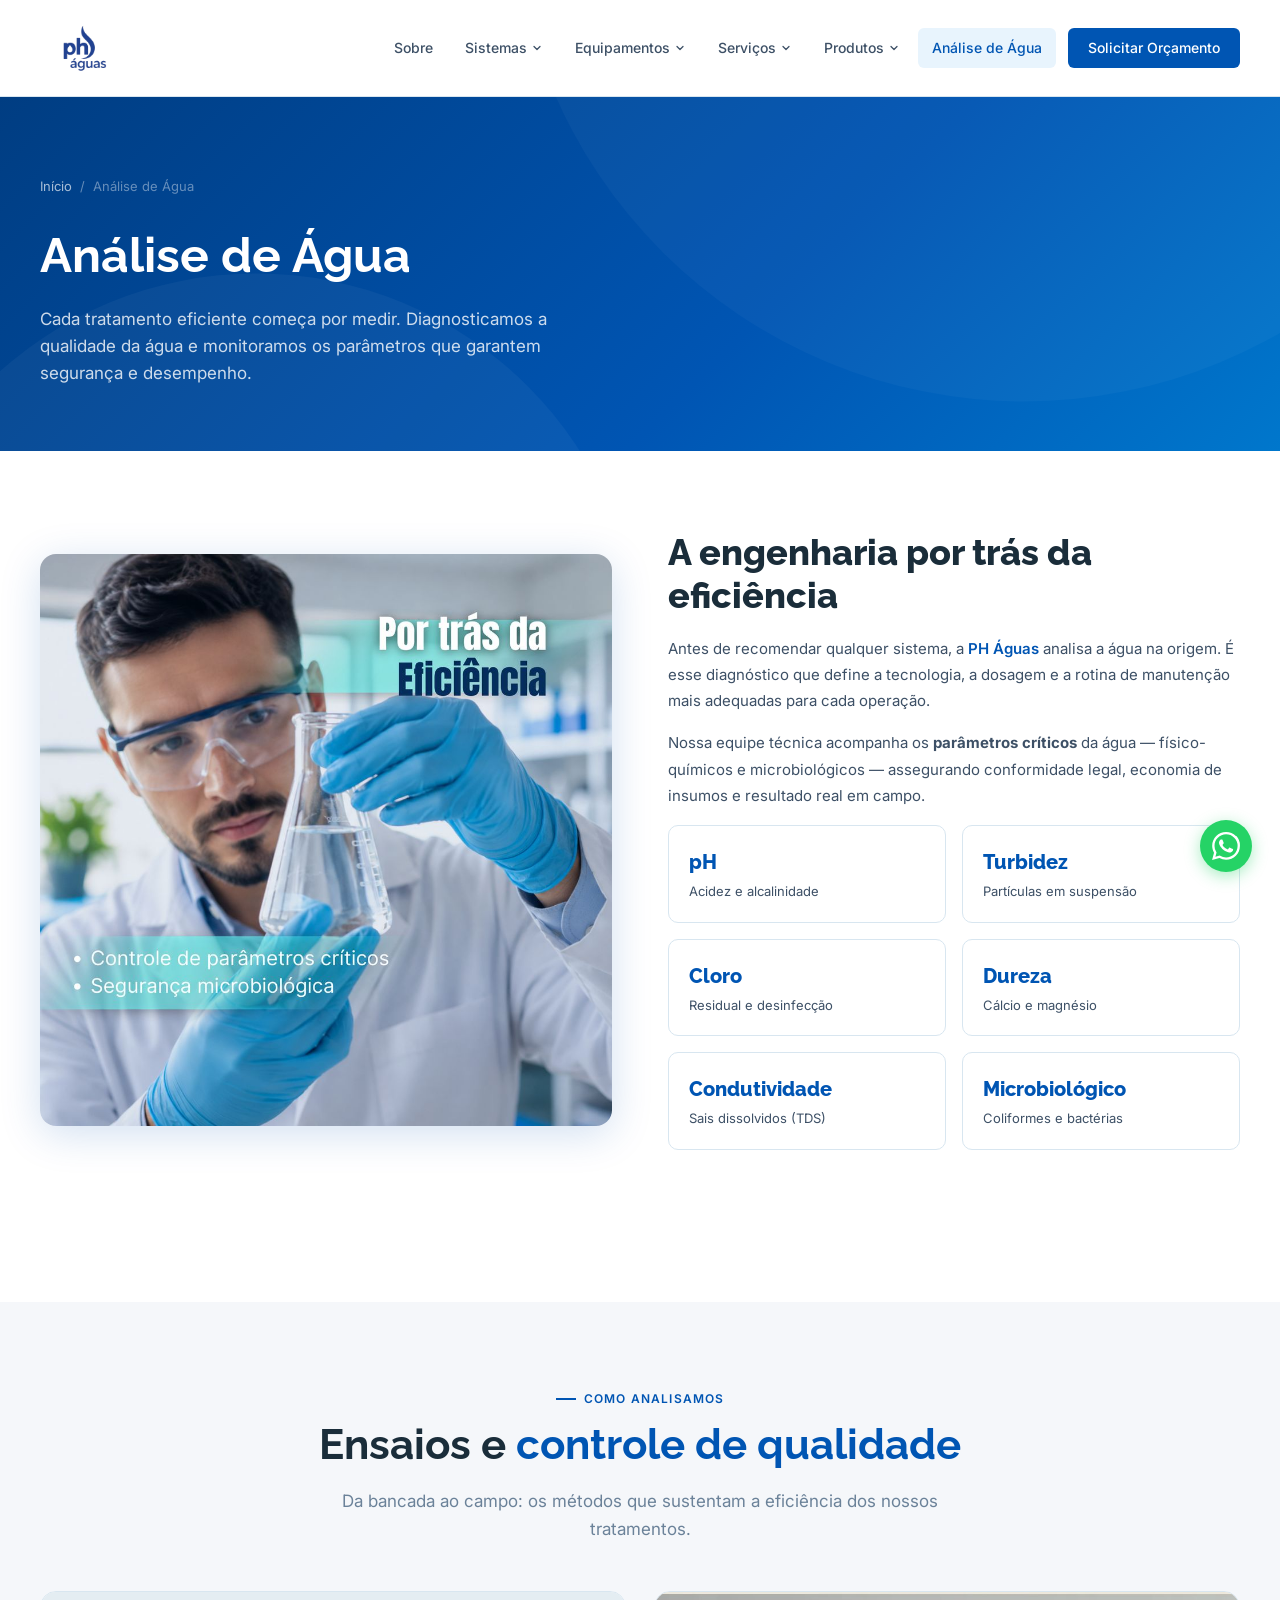
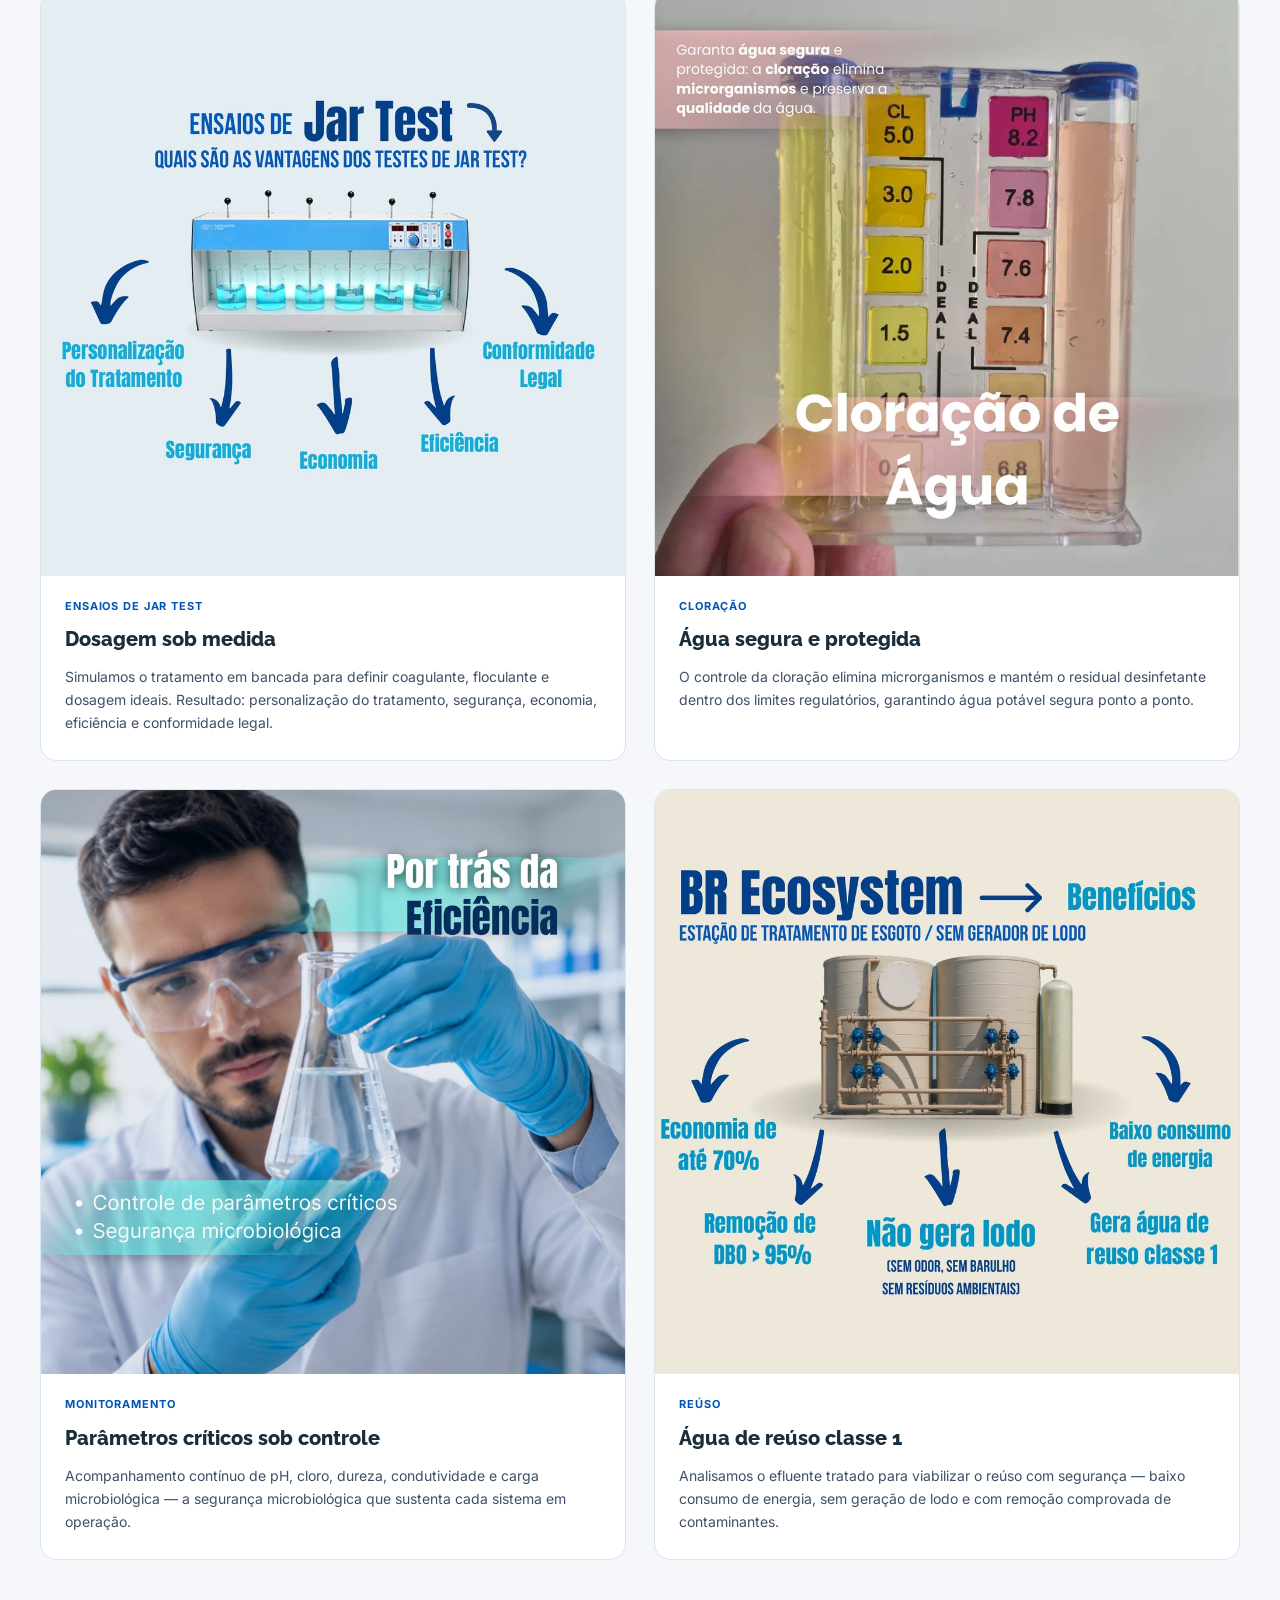
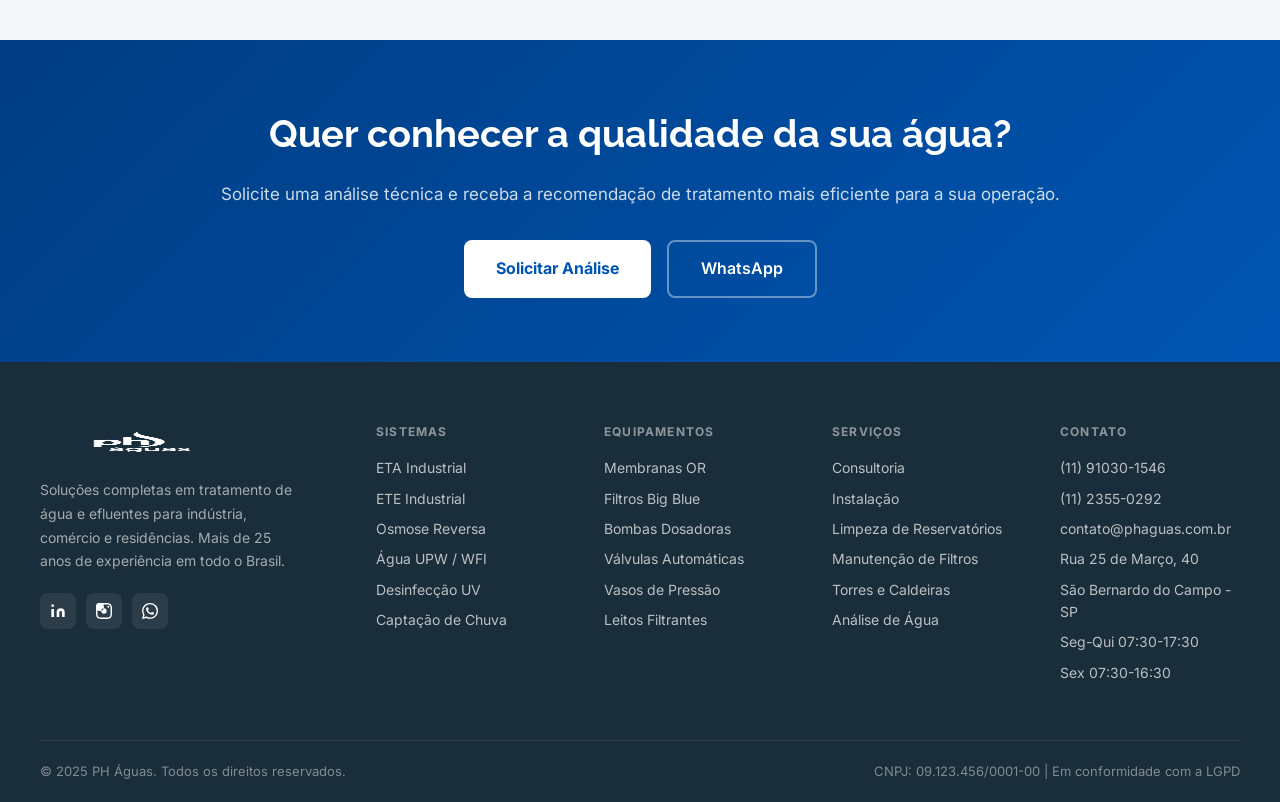
==== commit fee8f4bf: "Corrige enquadramento das artes e robustez de carregamento de imagens - Artes re-otimizadas (~118 KB" ====
--- a/analise.html
+++ b/analise.html
@@ -54,7 +54,7 @@
     <div class="container">
       <div class="analise-intro">
         <div class="analise-intro-img">
-          <img src="images/artes/por-tras-da-eficiencia.jpg" alt="Analista da PH Águas avaliando amostra de água em laboratório" width="1200" height="1200" loading="lazy">
+          <img src="images/artes/por-tras-da-eficiencia.jpg" alt="Analista da PH Águas avaliando amostra de água em laboratório" loading="lazy">
         </div>
         <div class="analise-intro-text">
           <h2>A engenharia por trás da eficiência</h2>
@@ -82,7 +82,7 @@
       </div>
       <div class="art-grid fade-up">
         <div class="art-card">
-          <img src="images/artes/jar-test.jpg" alt="Ensaios de Jar Test — floculador com seis jarras" width="1200" height="1200" loading="lazy">
+          <img src="images/artes/jar-test.jpg" alt="Ensaios de Jar Test — floculador com seis jarras" loading="lazy">
           <div class="art-card-body">
             <div class="art-tag">Ensaios de Jar Test</div>
             <div class="art-title">Dosagem sob medida</div>
@@ -90,7 +90,7 @@
           </div>
         </div>
         <div class="art-card">
-          <img src="images/artes/cloracao.jpg" alt="Cloração da água para desinfecção" width="1200" height="1200" loading="lazy">
+          <img src="images/artes/cloracao.jpg" alt="Cloração da água para desinfecção" loading="lazy">
           <div class="art-card-body">
             <div class="art-tag">Cloração</div>
             <div class="art-title">Água segura e protegida</div>
@@ -98,7 +98,7 @@
           </div>
         </div>
         <div class="art-card">
-          <img src="images/artes/por-tras-da-eficiencia.jpg" alt="Controle de parâmetros críticos da água" width="1200" height="1200" loading="lazy">
+          <img src="images/artes/por-tras-da-eficiencia.jpg" alt="Controle de parâmetros críticos da água" loading="lazy">
           <div class="art-card-body">
             <div class="art-tag">Monitoramento</div>
             <div class="art-title">Parâmetros críticos sob controle</div>
@@ -106,7 +106,7 @@
           </div>
         </div>
         <div class="art-card">
-          <img src="images/artes/reuso-classe1.jpg" alt="Sistema de reúso de água classe 1" width="1200" height="1200" loading="lazy">
+          <img src="images/artes/reuso-classe1.jpg" alt="Sistema de reúso de água classe 1" loading="lazy">
           <div class="art-card-body">
             <div class="art-tag">Reúso</div>
             <div class="art-title">Água de reúso classe 1</div>
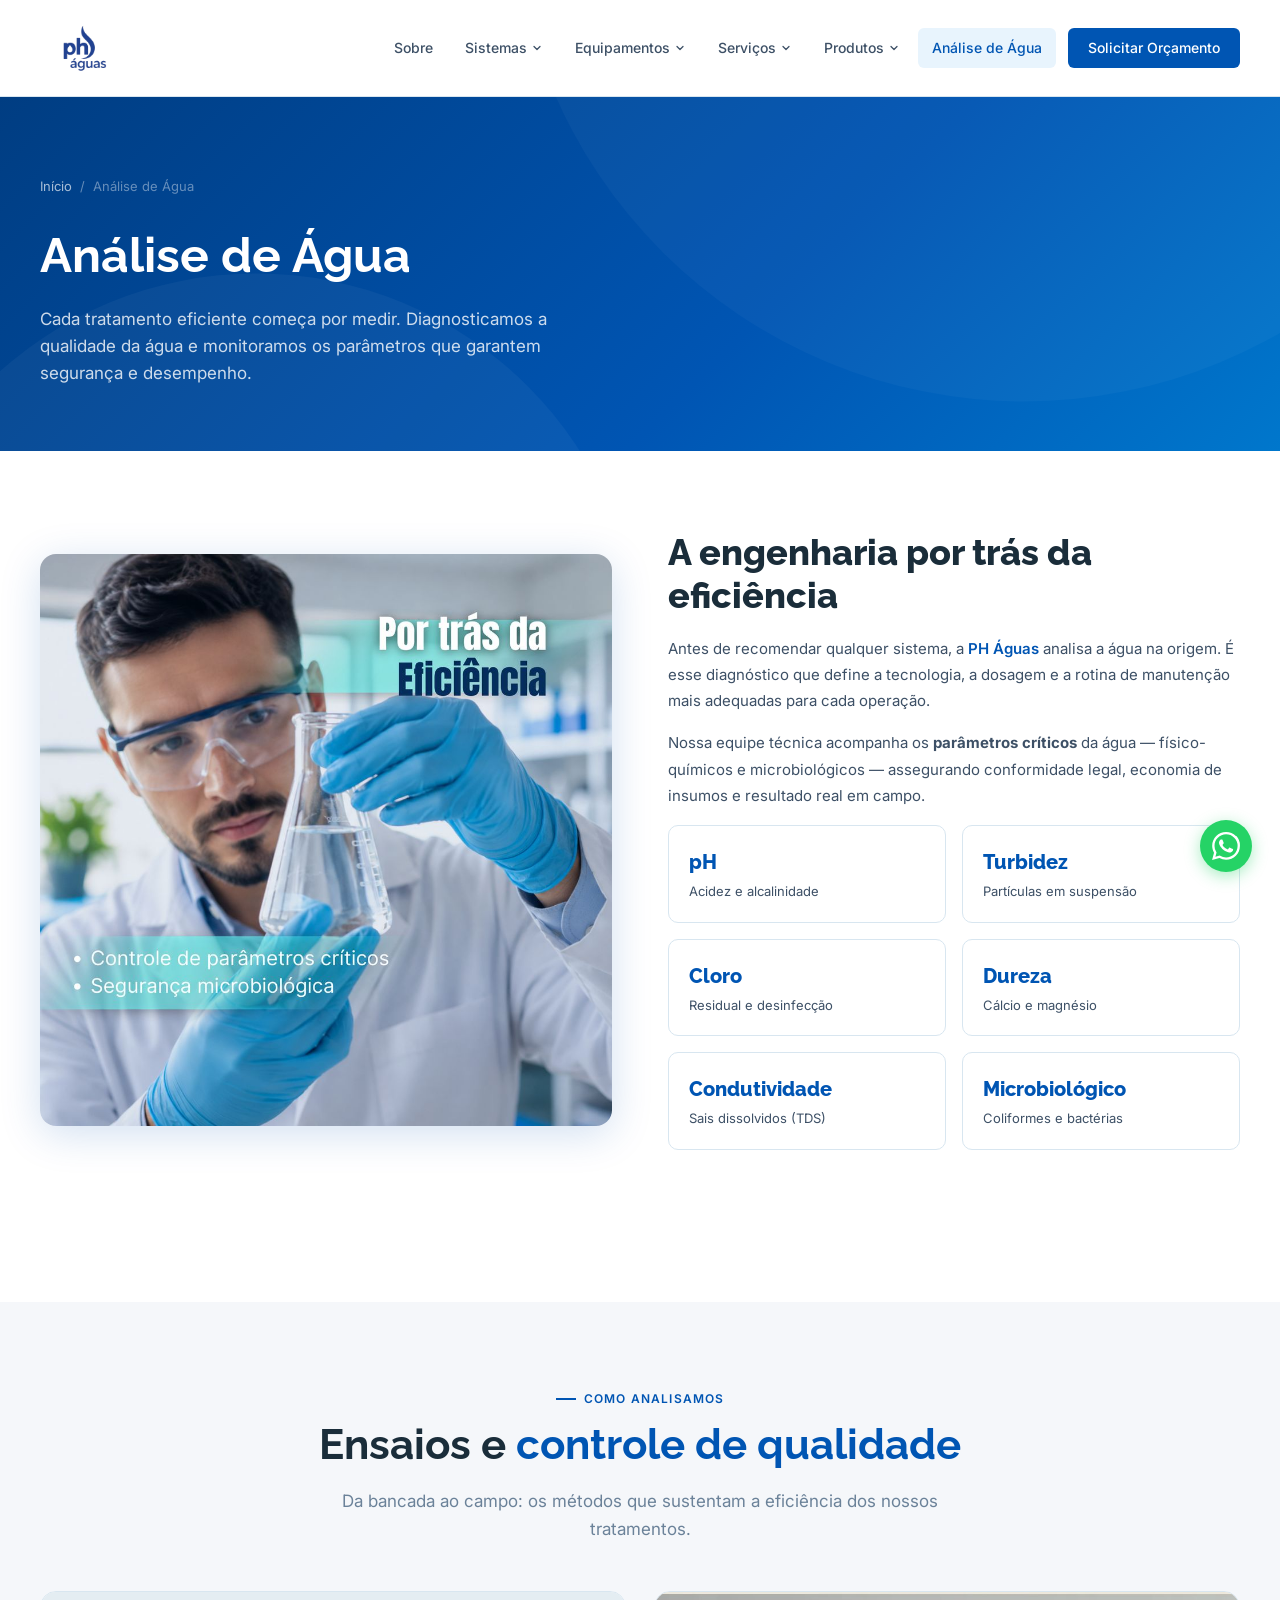
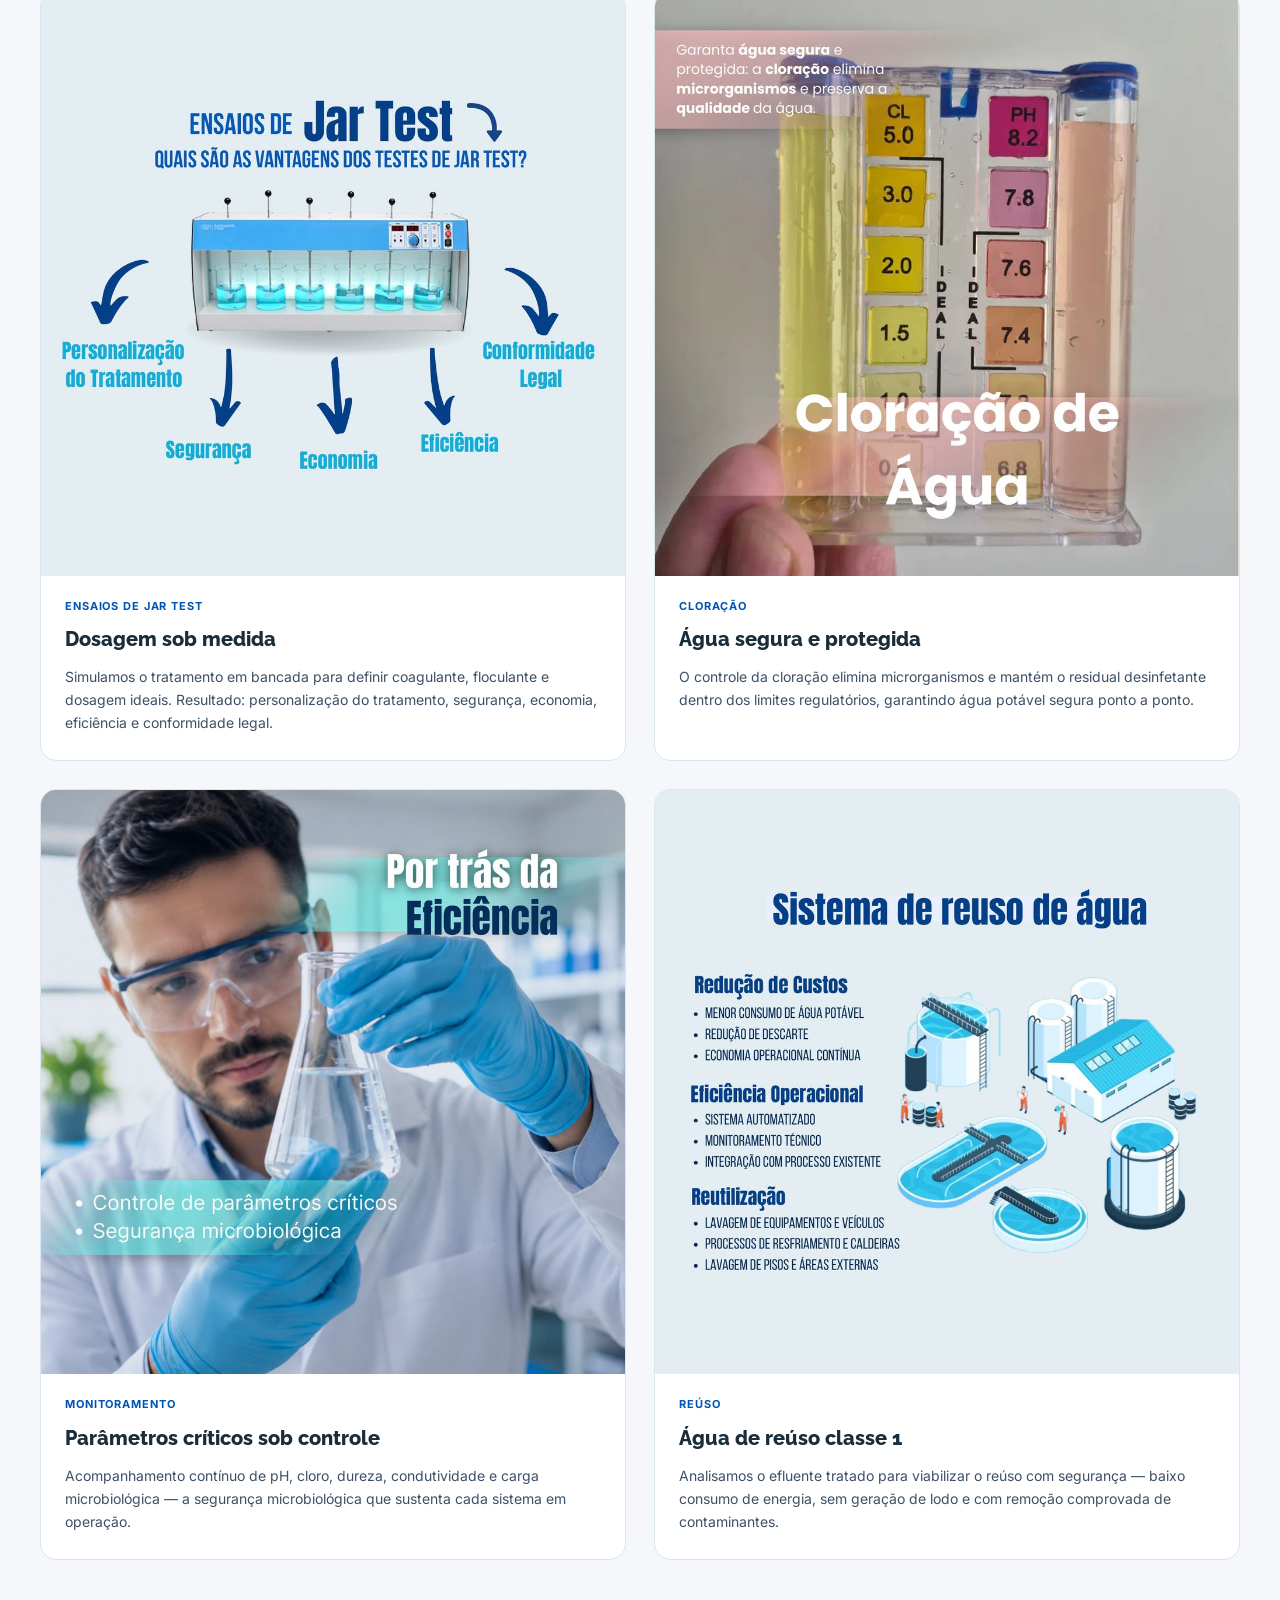
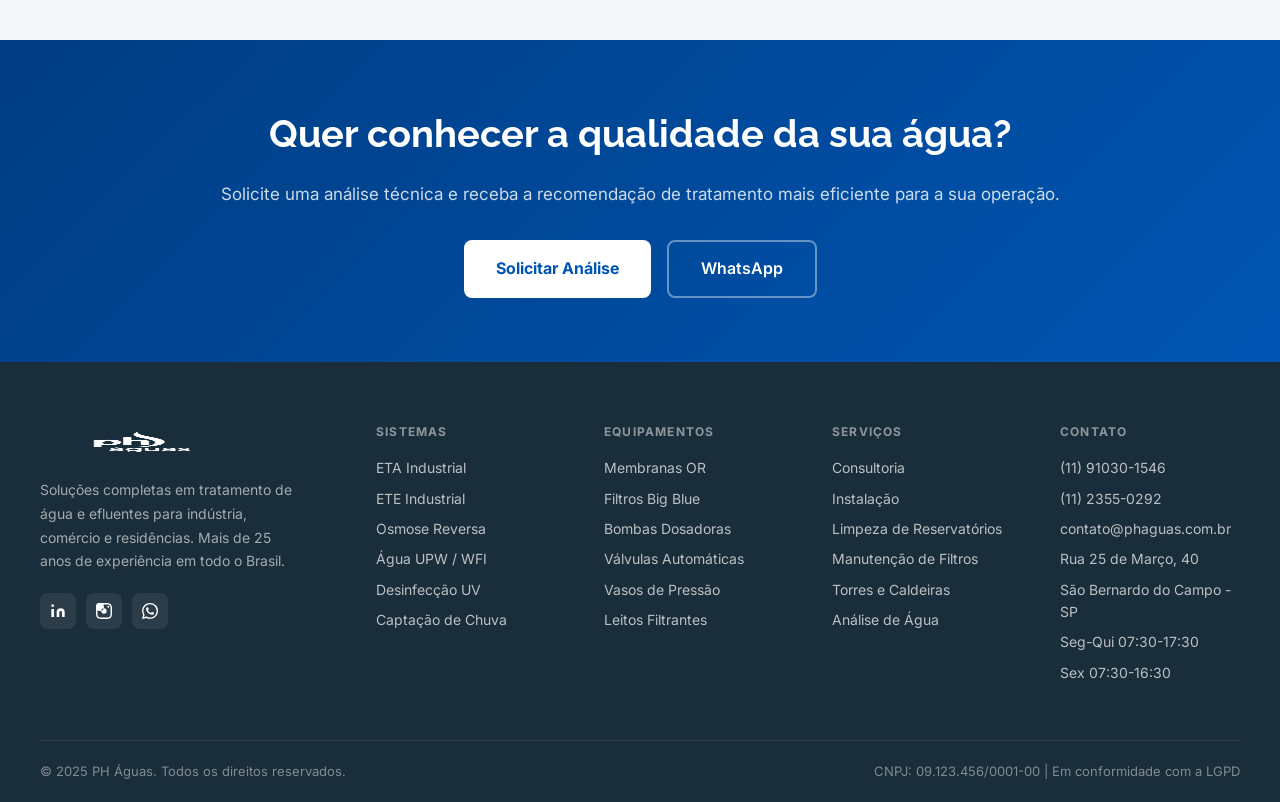
==== commit 0831c0ea: "Usa TODAS as 28 artes do cliente e corrige imagem oficial dos leitos - Leitos Filtrantes: usa a imag" ====
--- a/analise.html
+++ b/analise.html
@@ -106,7 +106,7 @@
           </div>
         </div>
         <div class="art-card">
-          <img src="images/artes/reuso-classe1.jpg" alt="Sistema de reúso de água classe 1" loading="lazy">
+          <img src="images/artes/torre-automatizado.jpg" alt="Sistema de reúso de água" loading="lazy">
           <div class="art-card-body">
             <div class="art-tag">Reúso</div>
             <div class="art-title">Água de reúso classe 1</div>
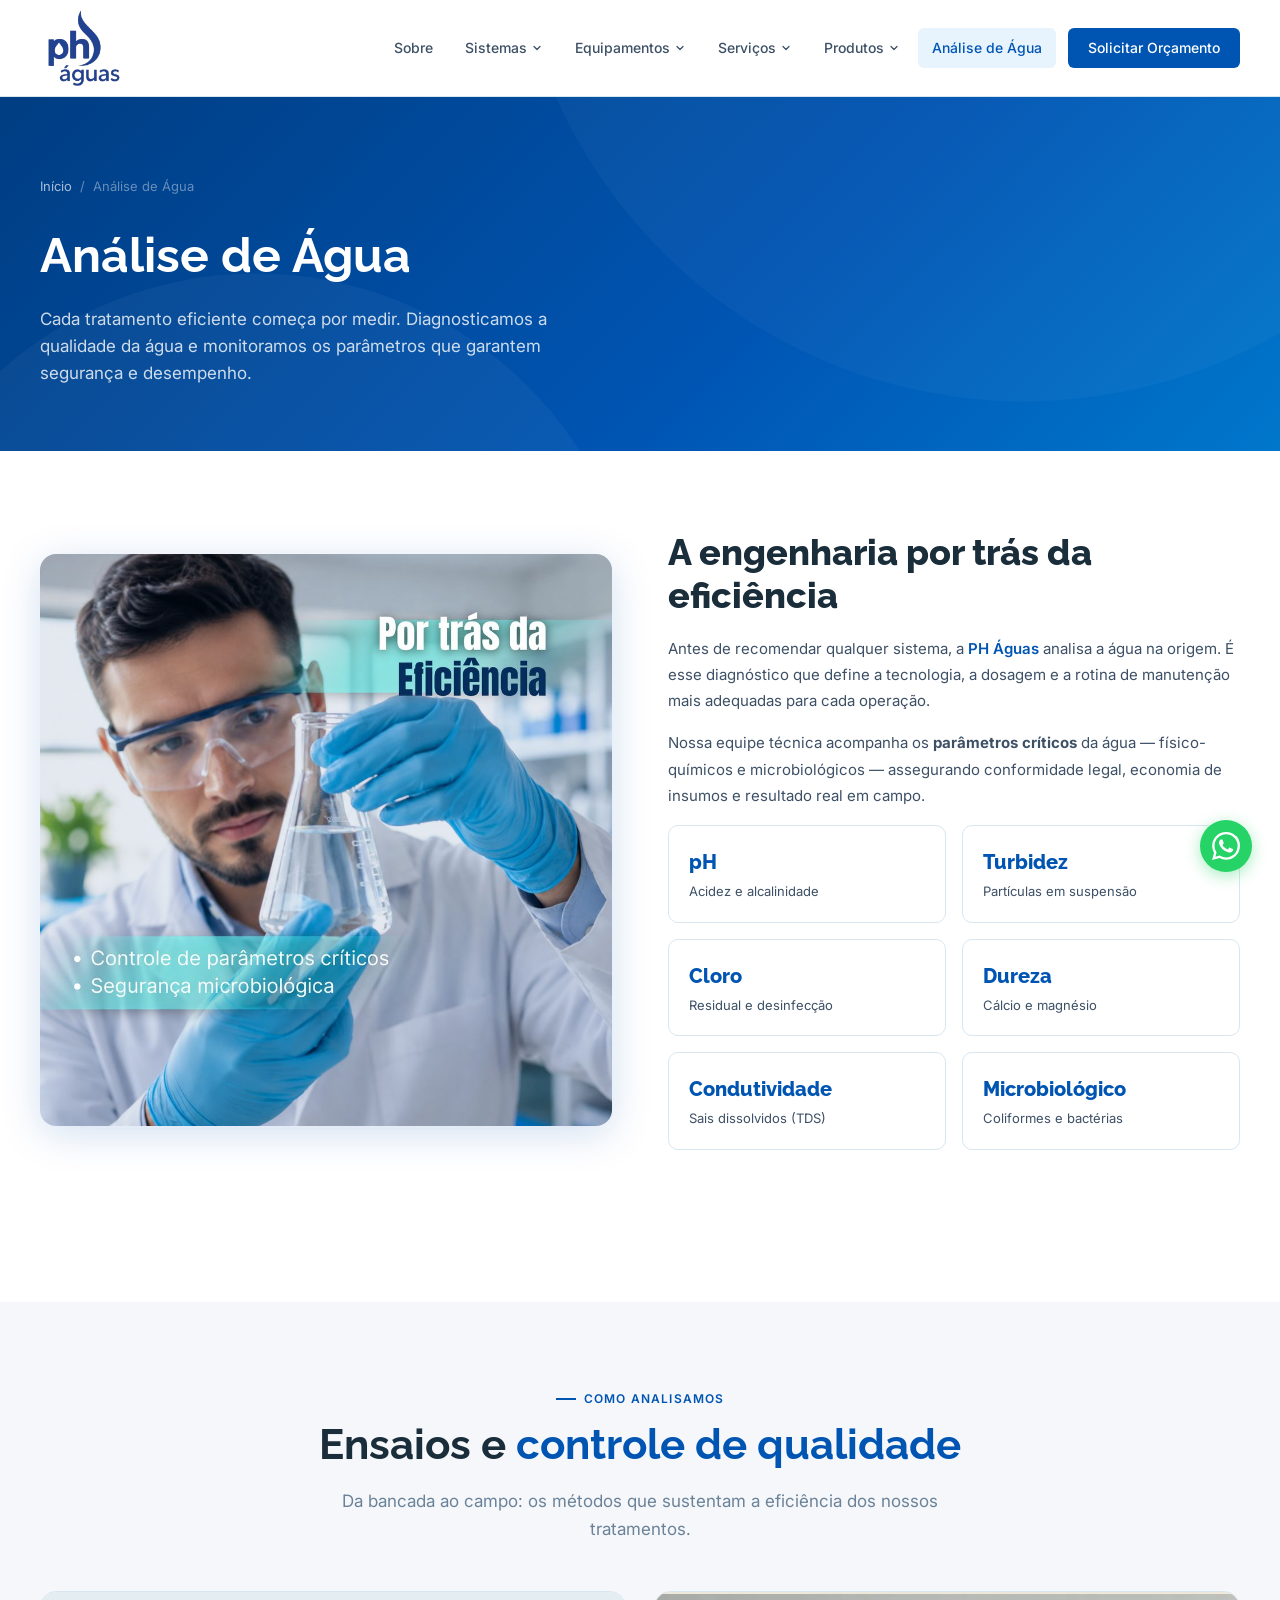
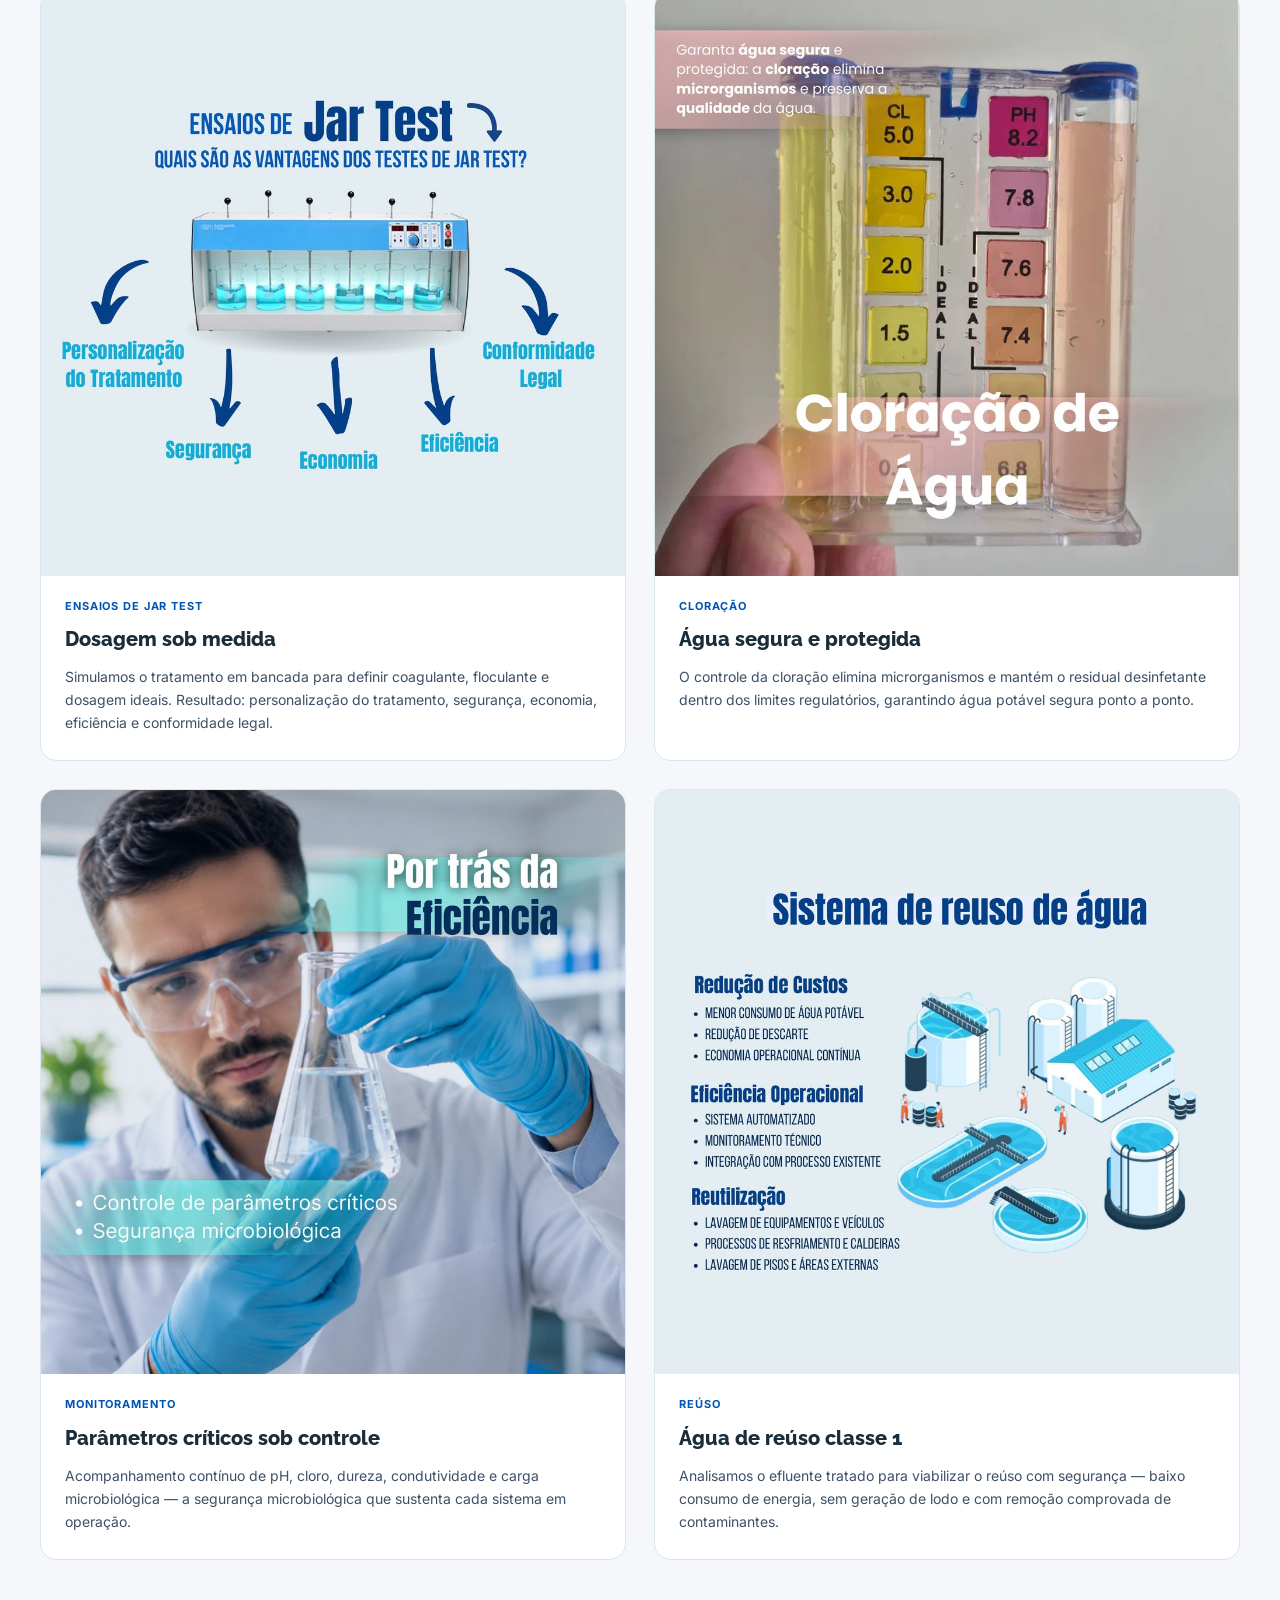
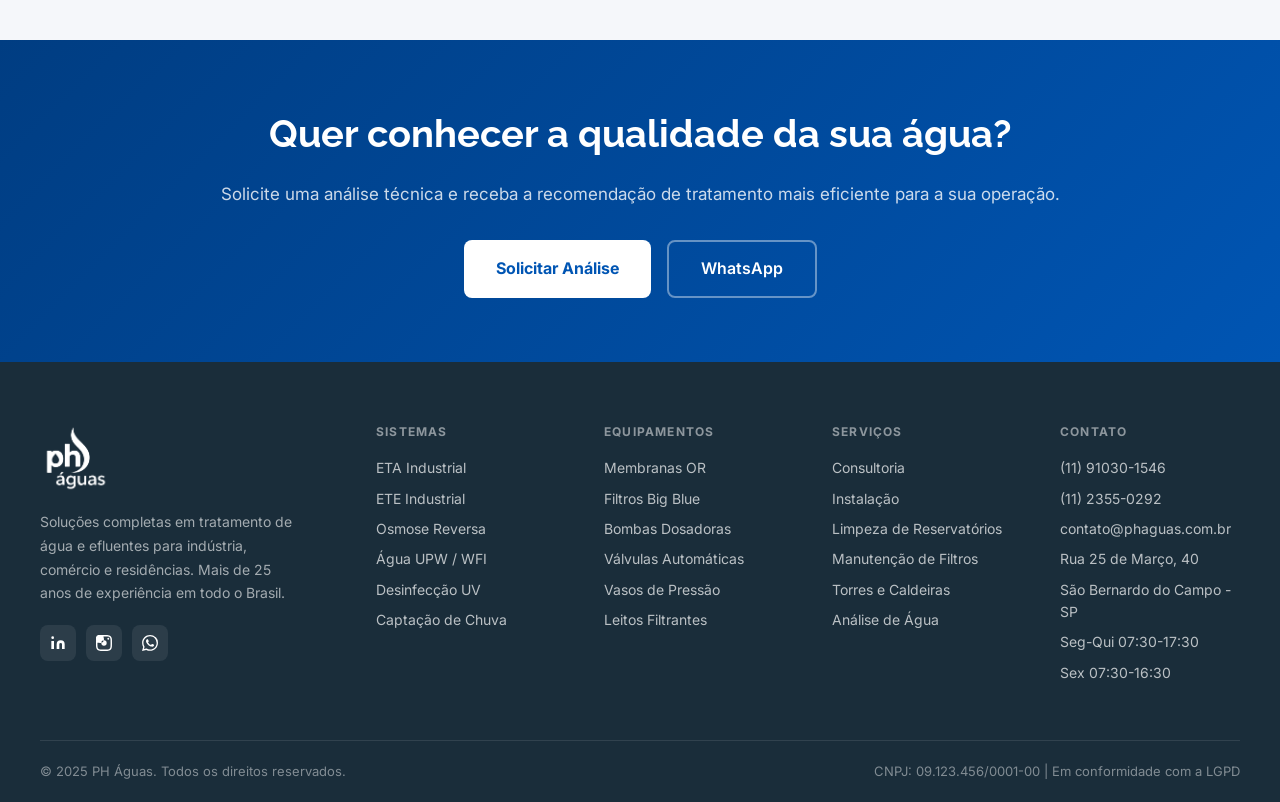
==== commit 478b2fac: "Logo mais visivel: usa versao recortada (sem 50% de espaco vazio) no header, rodape e favicon - A lo" ====
--- a/analise.html
+++ b/analise.html
@@ -12,7 +12,7 @@
   <meta property="og:image" content="images/artes/por-tras-da-eficiencia.jpg">
   <link rel="preconnect" href="https://fonts.googleapis.com">
   <link href="https://fonts.googleapis.com/css2?family=Inter:wght@300;400;500;600;700&family=Raleway:wght@700;800&display=swap" rel="stylesheet">
-  <link rel="icon" type="image/png" href="images/brand/logo.png">
+  <link rel="icon" type="image/png" href="images/brand/logo-mark.png">
   <link rel="stylesheet" href="styles/main.css">
   <style>
     .analise-intro { display: grid; grid-template-columns: 1fr 1fr; gap: 56px; align-items: center; margin-bottom: 72px; }
--- a/styles/main.css
+++ b/styles/main.css
@@ -378,7 +378,7 @@
 /* ── FOOTER */
 #footer { background: var(--text-dark); color: var(--white); padding-top: 60px; }
 .footer-grid { display: grid; grid-template-columns: 1.6fr repeat(4,1fr); gap: 48px; padding-bottom: 48px; border-bottom: 1px solid rgba(255,255,255,.1); }
-.footer-brand img { height: 40px; margin-bottom: 16px; filter: brightness(0) invert(1); }
+.footer-brand img { height: 72px; width: auto; margin-bottom: 16px; filter: brightness(0) invert(1); }
 .footer-brand p { font-size: 14px; color: rgba(255,255,255,.6); line-height: 1.7; max-width: 260px; margin-bottom: 20px; }
 .footer-social { display: flex; gap: 10px; }
 .footer-social a { width: 36px; height: 36px; border-radius: 8px; background: rgba(255,255,255,.08); display: flex; align-items: center; justify-content: center; transition: background var(--transition); }
